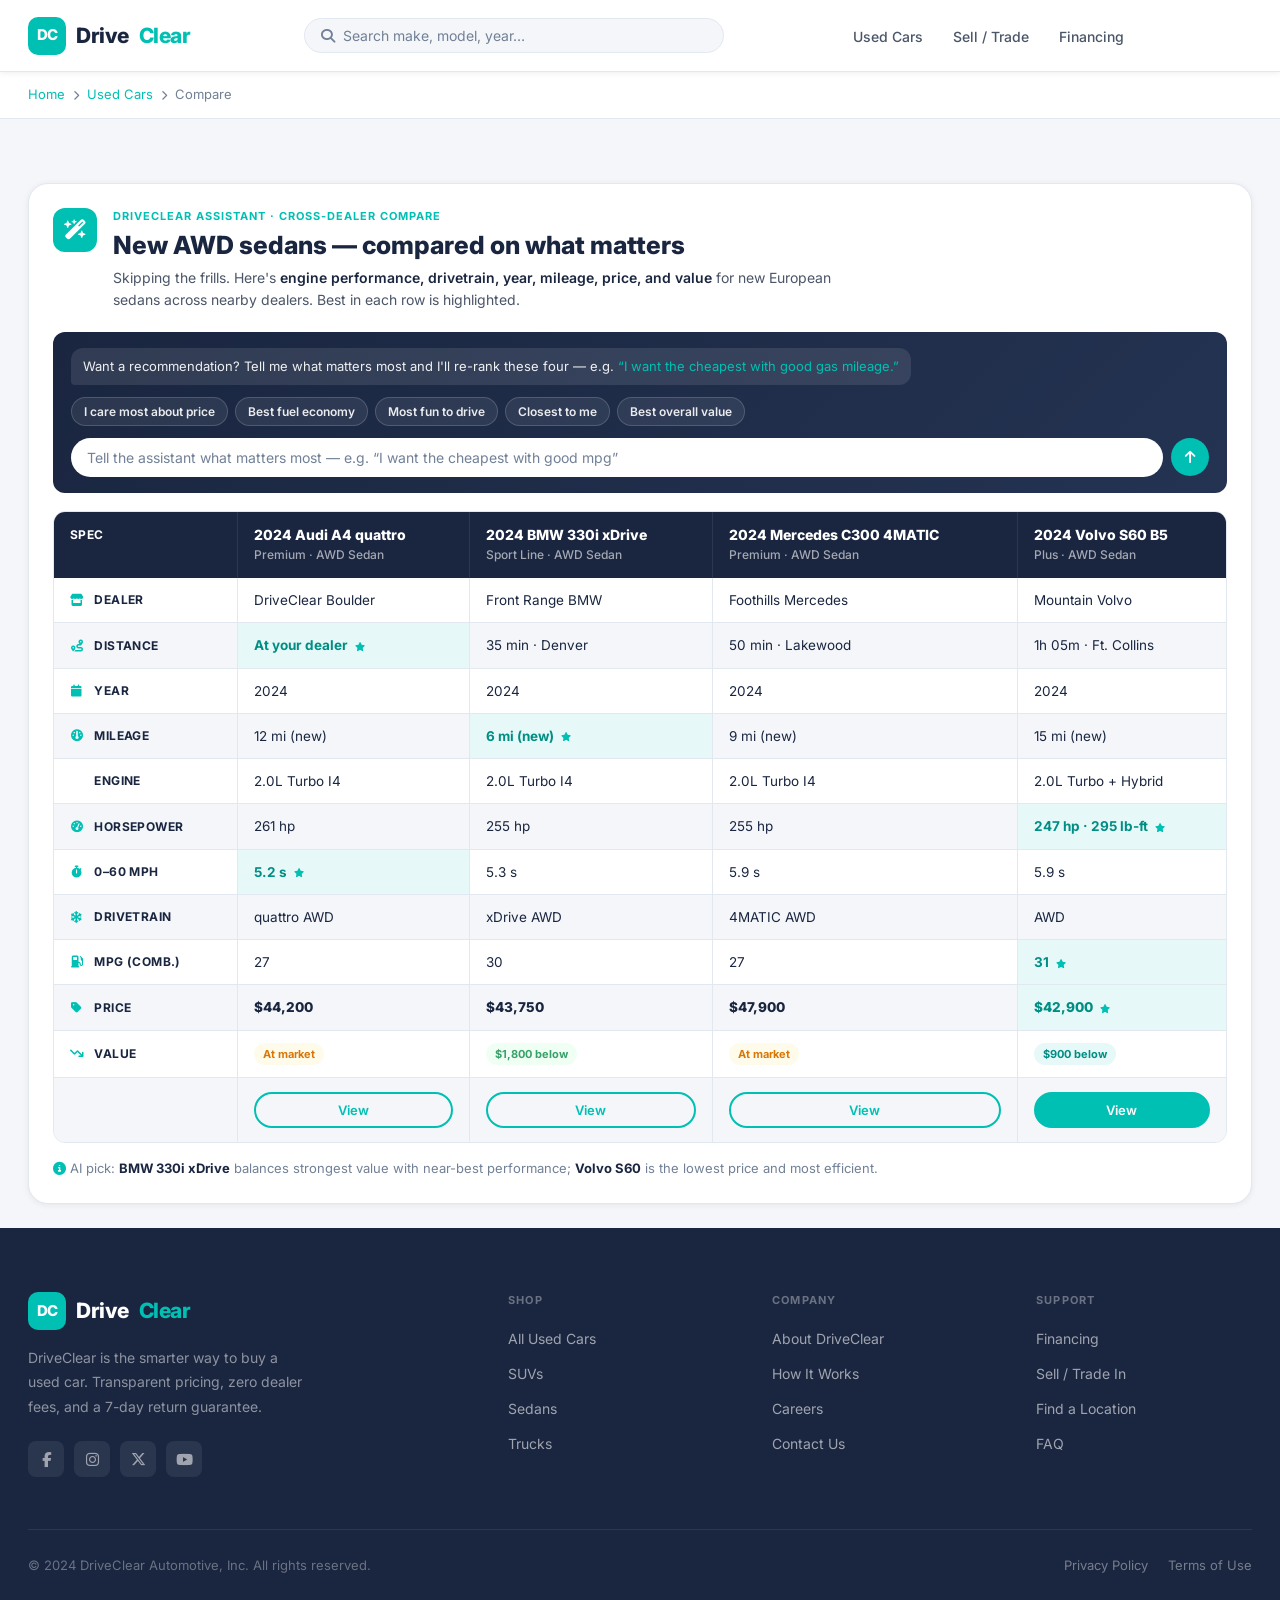
==== compare.html @ c9e2bee3 "Add conversational search AI with participant profile Search AI: nav search now produces three AI re" ====
<!DOCTYPE html>
<html lang="en">
<head>
  <meta charset="UTF-8">
  <meta name="viewport" content="width=device-width, initial-scale=1.0">
  <title>Compare Cars Across Dealers — DriveClear</title>
  <link rel="preconnect" href="https://fonts.googleapis.com">
  <link href="https://fonts.googleapis.com/css2?family=Inter:wght@300;400;500;600;700;800&display=swap" rel="stylesheet">
  <link rel="stylesheet" href="https://cdnjs.cloudflare.com/ajax/libs/font-awesome/6.5.0/css/all.min.css">
  <link rel="stylesheet" href="css/styles.css">
</head>
<body>

<!-- ═══════════════════════ NAV ═══════════════════════ -->
<nav class="nav" role="navigation">
  <div class="container nav-inner">
    <a href="index.html" class="nav-logo">
      <div class="logo-mark">DC</div>
      Drive<span class="accent">Clear</span>
    </a>
    <form class="nav-search" role="search" action="srp.html">
      <i class="fa-solid fa-magnifying-glass"></i>
      <input type="text" name="q" placeholder="Search make, model, year…" aria-label="Search vehicles" autocomplete="off">
    </form>
    <ul class="nav-links">
      <li><a href="srp.html">Used Cars</a></li>
      <li><a href="sell-trade.html">Sell / Trade</a></li>
      <li><a href="financing.html">Financing</a></li>
    </ul>
    <div class="nav-right">
      <button class="nav-hamburger" aria-label="Menu">
        <span></span><span></span><span></span>
      </button>
    </div>
  </div>
</nav>

<nav class="mobile-nav">
  <a href="index.html">Home</a>
  <a href="srp.html">Used Cars</a>
  <a href="sell-trade.html">Sell / Trade</a>
  <a href="financing.html">Financing</a>
</nav>

<!-- ═══════════════════════ BREADCRUMB ═══════════════════════ -->
<div class="breadcrumb">
  <div class="container">
    <div class="bc-inner">
      <a href="index.html">Home</a>
      <i class="fa-solid fa-chevron-right"></i>
      <a href="srp.html">Used Cars</a>
      <i class="fa-solid fa-chevron-right"></i>
      <span>Compare</span>
    </div>
  </div>
</div>

<!-- ═══════════════════════ COMPARE PAGE ═══════════════════════ -->
<div class="container" style="padding-top:40px;padding-bottom:24px">
  <section class="xdc" aria-label="Compare new cars across dealers">
    <div class="xdc-head">
      <div class="xdc-head-icon"><i class="fa-solid fa-wand-magic-sparkles"></i></div>
      <div>
        <div class="xdc-eyebrow">DriveClear Assistant · Cross-dealer compare</div>
        <h2 class="xdc-title">New AWD sedans — compared on what matters</h2>
        <p class="xdc-sub">Skipping the frills. Here's <strong>engine performance, drivetrain, year, mileage, price, and value</strong> for new European sedans across nearby dealers. Best in each row is highlighted.</p>
      </div>
    </div>

    <!-- Conversational analysis -->
    <div class="cmp-chat" id="cmp-chat">
      <div class="cmp-chat-log" id="cmp-chat-log" aria-live="polite"></div>
      <div class="cmp-chat-chips">
        <button class="cmp-chip" type="button">I care most about price</button>
        <button class="cmp-chip" type="button">Best fuel economy</button>
        <button class="cmp-chip" type="button">Most fun to drive</button>
        <button class="cmp-chip" type="button">Closest to me</button>
        <button class="cmp-chip" type="button">Best overall value</button>
      </div>
      <form class="cmp-chat-form" id="cmp-chat-form">
        <input type="text" id="cmp-chat-input" placeholder="Tell the assistant what matters most — e.g. “I want the cheapest with good mpg”" autocomplete="off" aria-label="Tell the assistant what matters most">
        <button type="submit" aria-label="Send message"><i class="fa-solid fa-arrow-up"></i></button>
      </form>
    </div>

    <div class="xdc-table-wrap">
      <table class="xdc-table">
        <thead>
          <tr>
            <th class="xdc-rowlabel">Spec</th>
            <th data-veh="audi">
              <div class="xdc-veh">2024 Audi A4 quattro</div>
              <div class="xdc-veh-trim">Premium · AWD Sedan</div>
            </th>
            <th data-veh="bmw">
              <div class="xdc-veh">2024 BMW 330i xDrive</div>
              <div class="xdc-veh-trim">Sport Line · AWD Sedan</div>
            </th>
            <th data-veh="merc">
              <div class="xdc-veh">2024 Mercedes C300 4MATIC</div>
              <div class="xdc-veh-trim">Premium · AWD Sedan</div>
            </th>
            <th data-veh="volvo">
              <div class="xdc-veh">2024 Volvo S60 B5</div>
              <div class="xdc-veh-trim">Plus · AWD Sedan</div>
            </th>
          </tr>
        </thead>
        <tbody>
          <tr>
            <td class="xdc-rowlabel"><i class="fa-solid fa-store"></i> Dealer</td>
            <td>DriveClear Boulder</td>
            <td>Front Range BMW</td>
            <td>Foothills Mercedes</td>
            <td>Mountain Volvo</td>
          </tr>
          <tr data-metric="dist">
            <td class="xdc-rowlabel"><i class="fa-solid fa-route"></i> Distance</td>
            <td class="xdc-best">At your dealer</td>
            <td>35 min · Denver</td>
            <td>50 min · Lakewood</td>
            <td>1h 05m · Ft. Collins</td>
          </tr>
          <tr>
            <td class="xdc-rowlabel"><i class="fa-solid fa-calendar"></i> Year</td>
            <td>2024</td>
            <td>2024</td>
            <td>2024</td>
            <td>2024</td>
          </tr>
          <tr data-metric="miles">
            <td class="xdc-rowlabel"><i class="fa-solid fa-gauge"></i> Mileage</td>
            <td>12 mi (new)</td>
            <td class="xdc-best">6 mi (new)</td>
            <td>9 mi (new)</td>
            <td>15 mi (new)</td>
          </tr>
          <tr>
            <td class="xdc-rowlabel"><i class="fa-solid fa-engine"></i> Engine</td>
            <td>2.0L Turbo I4</td>
            <td>2.0L Turbo I4</td>
            <td>2.0L Turbo I4</td>
            <td>2.0L Turbo + Hybrid</td>
          </tr>
          <tr data-metric="hp">
            <td class="xdc-rowlabel"><i class="fa-solid fa-gauge-high"></i> Horsepower</td>
            <td>261 hp</td>
            <td>255 hp</td>
            <td>255 hp</td>
            <td class="xdc-best">247 hp · 295 lb-ft</td>
          </tr>
          <tr data-metric="zero">
            <td class="xdc-rowlabel"><i class="fa-solid fa-stopwatch"></i> 0–60 mph</td>
            <td class="xdc-best">5.2 s</td>
            <td>5.3 s</td>
            <td>5.9 s</td>
            <td>5.9 s</td>
          </tr>
          <tr>
            <td class="xdc-rowlabel"><i class="fa-solid fa-snowflake"></i> Drivetrain</td>
            <td>quattro AWD</td>
            <td>xDrive AWD</td>
            <td>4MATIC AWD</td>
            <td>AWD</td>
          </tr>
          <tr data-metric="mpg">
            <td class="xdc-rowlabel"><i class="fa-solid fa-gas-pump"></i> MPG (comb.)</td>
            <td>27</td>
            <td>30</td>
            <td>27</td>
            <td class="xdc-best">31</td>
          </tr>
          <tr data-metric="price">
            <td class="xdc-rowlabel"><i class="fa-solid fa-tag"></i> Price</td>
            <td class="xdc-price">$44,200</td>
            <td class="xdc-price">$43,750</td>
            <td class="xdc-price">$47,900</td>
            <td class="xdc-price xdc-best">$42,900</td>
          </tr>
          <tr data-metric="value">
            <td class="xdc-rowlabel"><i class="fa-solid fa-arrow-trend-down"></i> Value</td>
            <td><span class="xdc-val xdc-val-at">At market</span></td>
            <td><span class="xdc-val xdc-val-great">$1,800 below</span></td>
            <td><span class="xdc-val xdc-val-at">At market</span></td>
            <td><span class="xdc-val xdc-val-good">$900 below</span></td>
          </tr>
          <tr class="xdc-cta-row">
            <td class="xdc-rowlabel"></td>
            <td><a href="#" class="btn btn-outline btn-sm btn-block">View</a></td>
            <td><a href="#" class="btn btn-outline btn-sm btn-block">View</a></td>
            <td><a href="#" class="btn btn-outline btn-sm btn-block">View</a></td>
            <td><a href="#" class="btn btn-primary btn-sm btn-block">View</a></td>
          </tr>
        </tbody>
      </table>
    </div>
    <div class="xdc-foot" id="xdc-foot">
      <i class="fa-solid fa-circle-info"></i> AI pick: <strong>BMW 330i xDrive</strong> balances strongest value with near-best performance; <strong>Volvo S60</strong> is the lowest price and most efficient.
    </div>
  </section>
</div>

<!-- ═══════════════════════ FOOTER ═══════════════════════ -->
<footer class="footer" role="contentinfo">
  <div class="container">
    <div class="footer-grid">
      <div class="footer-brand">
        <a href="index.html" class="nav-logo">
          <div class="logo-mark">DC</div>
          Drive<span class="accent">Clear</span>
        </a>
        <p>DriveClear is the smarter way to buy a used car. Transparent pricing, zero dealer fees, and a 7-day return guarantee.</p>
        <div class="footer-social">
          <a href="#" aria-label="Facebook"><i class="fa-brands fa-facebook-f"></i></a>
          <a href="#" aria-label="Instagram"><i class="fa-brands fa-instagram"></i></a>
          <a href="#" aria-label="Twitter"><i class="fa-brands fa-x-twitter"></i></a>
          <a href="#" aria-label="YouTube"><i class="fa-brands fa-youtube"></i></a>
        </div>
      </div>
      <div>
        <div class="footer-col-title">Shop</div>
        <ul class="footer-links">
          <li><a href="srp.html">All Used Cars</a></li>
          <li><a href="srp.html?body=SUV">SUVs</a></li>
          <li><a href="srp.html?body=Sedan">Sedans</a></li>
          <li><a href="srp.html?body=Truck">Trucks</a></li>
        </ul>
      </div>
      <div>
        <div class="footer-col-title">Company</div>
        <ul class="footer-links">
          <li><a href="#">About DriveClear</a></li>
          <li><a href="#">How It Works</a></li>
          <li><a href="#">Careers</a></li>
          <li><a href="#">Contact Us</a></li>
        </ul>
      </div>
      <div>
        <div class="footer-col-title">Support</div>
        <ul class="footer-links">
          <li><a href="financing.html">Financing</a></li>
          <li><a href="sell-trade.html">Sell / Trade In</a></li>
          <li><a href="#">Find a Location</a></li>
          <li><a href="#">FAQ</a></li>
        </ul>
      </div>
    </div>
    <div class="footer-bottom">
      <p>© 2024 DriveClear Automotive, Inc. All rights reserved.</p>
      <p>
        <a href="#" style="color:rgba(255,255,255,0.4);margin-right:16px">Privacy Policy</a>
        <a href="#" style="color:rgba(255,255,255,0.4)">Terms of Use</a>
      </p>
    </div>
  </div>
</footer>

<script src="js/inventory.js"></script>
<script src="js/profile.js"></script>
<script src="js/app.js"></script>
<script src="js/compare.js"></script>
</body>
</html>
---- css/styles.css ----
/* ============================================================
   DriveClear — Used Car Marketplace (EchoPark-inspired)
   ============================================================ */

*, *::before, *::after { box-sizing: border-box; margin: 0; padding: 0; }
html { scroll-behavior: smooth; }
body {
  font-family: 'Inter', -apple-system, BlinkMacSystemFont, 'Segoe UI', Roboto, sans-serif;
  background: #f4f6f9;
  color: #1a2640;
  line-height: 1.5;
  -webkit-font-smoothing: antialiased;
}
img { max-width: 100%; height: auto; display: block; }
a { color: inherit; text-decoration: none; }
ul { list-style: none; }
button { cursor: pointer; border: none; outline: none; font-family: inherit; background: none; }
input, select, textarea { font-family: inherit; }

/* ─── Design Tokens ─── */
:root {
  --teal: #00BFB3;
  --teal-dark: #00a89d;
  --teal-xdark: #008e84;
  --teal-light: #e6f9f8;
  --teal-mid: rgba(0,191,179,0.15);
  --navy: #1a2640;
  --navy-mid: #243352;
  --navy-light: #2d3f5c;
  --text-dark: #1a2640;
  --text-mid: #4a5568;
  --text-light: #718096;
  --bg: #f4f6f9;
  --bg-white: #ffffff;
  --border: #e2e8f0;
  --border-mid: #cbd5e0;
  --success: #38a169;
  --success-light: #f0fff4;
  --warning: #d97706;
  --warning-light: #fffbeb;
  --red: #dc2626;
  --red-light: #fef2f2;
  --sh-xs: 0 1px 2px rgba(0,0,0,0.05);
  --sh-sm: 0 1px 6px rgba(0,0,0,0.07);
  --sh-md: 0 4px 14px rgba(0,0,0,0.09);
  --sh-lg: 0 8px 28px rgba(0,0,0,0.12);
  --sh-xl: 0 16px 48px rgba(0,0,0,0.16);
  --r: 8px;
  --r-lg: 12px;
  --r-xl: 16px;
  --r-2xl: 20px;
  --r-full: 9999px;
  --nav-h: 72px;
  --max-w: 1300px;
}

/* ─── Utilities ─── */
.container { max-width: var(--max-w); margin: 0 auto; padding: 0 28px; }
.hidden { display: none !important; }
.sr-only { position: absolute; width: 1px; height: 1px; overflow: hidden; clip: rect(0,0,0,0); }

/* ─── Buttons ─── */
.btn {
  display: inline-flex; align-items: center; justify-content: center; gap: 8px;
  padding: 11px 22px; border-radius: var(--r-full); font-size: 14px; font-weight: 600;
  transition: all 0.18s ease; cursor: pointer; border: 2px solid transparent; white-space: nowrap;
  line-height: 1.4;
}
.btn-primary { background: var(--teal); color: #fff; border-color: var(--teal); }
.btn-primary:hover { background: var(--teal-dark); border-color: var(--teal-dark); transform: translateY(-1px); box-shadow: var(--sh-md); }
.btn-primary:active { transform: translateY(0); }
.btn-outline { background: transparent; color: var(--teal); border-color: var(--teal); }
.btn-outline:hover { background: var(--teal); color: #fff; }
.btn-dark { background: var(--navy); color: #fff; border-color: var(--navy); }
.btn-dark:hover { background: var(--navy-mid); border-color: var(--navy-mid); }
.btn-ghost { background: transparent; color: var(--text-mid); border-color: var(--border); }
.btn-ghost:hover { background: var(--bg); border-color: var(--border-mid); color: var(--text-dark); }
.btn-lg { padding: 14px 30px; font-size: 16px; }
.btn-sm { padding: 7px 16px; font-size: 13px; }
.btn-block { width: 100%; }

/* ============================================================
   NAVIGATION
   ============================================================ */
.nav {
  position: sticky; top: 0; z-index: 1000;
  background: #fff; border-bottom: 1px solid var(--border);
  box-shadow: var(--sh-sm); height: var(--nav-h);
}
.nav-inner {
  display: flex; align-items: center; justify-content: space-between; height: 100%; gap: 16px;
}
.nav-logo {
  display: flex; align-items: center; gap: 10px;
  font-size: 21px; font-weight: 800; color: var(--navy); letter-spacing: -0.5px;
  text-decoration: none; flex-shrink: 0;
}
.logo-mark {
  width: 38px; height: 38px; background: var(--teal); border-radius: 10px;
  display: flex; align-items: center; justify-content: center;
  color: #fff; font-size: 15px; font-weight: 800; flex-shrink: 0;
}
.nav-logo .accent { color: var(--teal); }
.nav-links {
  display: flex; align-items: center; gap: 2px;
}
.nav-links a {
  padding: 8px 14px; border-radius: var(--r); font-size: 14px; font-weight: 500;
  color: var(--text-mid); transition: all 0.15s;
}
.nav-links a:hover { background: var(--bg); color: var(--text-dark); }
.nav-links a.active { color: var(--teal); font-weight: 600; }
.nav-right { display: flex; align-items: center; gap: 12px; flex-shrink: 0; }
.nav-search {
  position: relative;
  flex: 1; max-width: 420px; min-width: 0; display: flex; align-items: center; gap: 8px;
  background: var(--bg); border: 1px solid var(--border); border-radius: var(--r-full);
  padding: 8px 16px;
}
.nav-search:focus-within { border-color: var(--teal); }
.nav-search > i { color: var(--text-light); font-size: 14px; }
.nav-search input {
  flex: 1; min-width: 0; border: none; background: none; font-size: 14px; color: var(--text-dark); outline: none;
}
.nav-search input::placeholder { color: var(--text-light); }

/* Conversational search suggestions dropdown */
.nav-suggest {
  position: absolute; top: calc(100% + 10px); left: 0; right: 0;
  background: #fff; border: 1px solid var(--border); border-radius: var(--r-lg);
  box-shadow: var(--sh-lg); padding: 6px; z-index: 1200;
  display: none; max-height: 72vh; overflow-y: auto;
}
.nav-suggest.open { display: block; }
.ns-head {
  font-size: 10px; font-weight: 700; text-transform: uppercase; letter-spacing: 0.6px;
  color: var(--text-light); padding: 9px 10px 5px;
}
.ns-item {
  display: flex; align-items: center; gap: 11px; padding: 9px 10px;
  border-radius: var(--r); color: var(--text-dark); text-decoration: none;
}
.ns-item:hover, .ns-item.active { background: var(--bg); }
.ns-ic {
  width: 30px; height: 30px; flex-shrink: 0; border-radius: 8px;
  background: var(--teal-light); color: var(--teal-xdark);
  display: flex; align-items: center; justify-content: center; font-size: 13px;
}
.ns-main { flex: 1; min-width: 0; display: flex; flex-direction: column; gap: 1px; }
.ns-title { font-size: 13.5px; font-weight: 600; white-space: nowrap; overflow: hidden; text-overflow: ellipsis; }
.ns-sub { font-size: 11.5px; color: var(--text-light); }
.ns-count {
  flex-shrink: 0; font-size: 11px; font-weight: 700; color: var(--text-mid);
  background: var(--bg); border: 1px solid var(--border); border-radius: var(--r-full); padding: 2px 9px;
}

/* Grouped suggestion with car previews */
.ns-group { padding: 2px 0 6px; border-bottom: 1px solid var(--border); margin-bottom: 4px; }
.ns-group:last-child { border-bottom: none; margin-bottom: 0; }
.ns-group-head {
  display: flex; align-items: center; gap: 11px; padding: 9px 10px 7px;
  border-radius: var(--r); color: var(--text-dark); text-decoration: none;
}
.ns-group-head:hover, .ns-group-head.active { background: var(--bg); }
.ns-group-main { flex: 1; min-width: 0; display: flex; flex-direction: column; gap: 1px; }
.ns-group-label { font-size: 13.5px; font-weight: 700; white-space: nowrap; overflow: hidden; text-overflow: ellipsis; }
.ns-group-note { font-size: 11px; font-weight: 500; color: var(--teal-xdark); white-space: nowrap; overflow: hidden; text-overflow: ellipsis; }
.ns-cars { display: flex; flex-direction: column; }
.ns-car {
  display: flex; align-items: center; gap: 10px; padding: 6px 10px;
  border-radius: var(--r); color: var(--text-dark); text-decoration: none;
}
.ns-car:hover, .ns-car.active { background: var(--bg); }
.ns-car-img {
  width: 46px; height: 34px; flex-shrink: 0; border-radius: 6px;
  background: linear-gradient(135deg,#eef2f7 0%,#dfe6ee 100%);
  background-size: cover; background-position: center; border: 1px solid var(--border);
}
.ns-car-info { display: flex; flex-direction: column; min-width: 0; gap: 1px; }
.ns-car-name { font-size: 12.5px; font-weight: 600; white-space: nowrap; overflow: hidden; text-overflow: ellipsis; }
.ns-car-spec { font-size: 11px; color: var(--text-light); }
.ns-shop {
  display: inline-flex; align-items: center; gap: 6px; margin: 3px 10px 2px;
  font-size: 11.5px; font-weight: 700; color: var(--teal-xdark); text-decoration: none;
}
.ns-shop:hover { text-decoration: underline; }
.ns-shop i { font-size: 10px; }
.nav-phone {
  display: flex; align-items: center; gap: 6px;
  font-size: 14px; color: var(--text-mid); font-weight: 500;
}
.nav-phone i { color: var(--teal); }
.nav-hamburger { display: none; flex-direction: column; gap: 5px; padding: 6px; }
.nav-hamburger span { display: block; width: 22px; height: 2px; background: var(--navy); border-radius: 2px; transition: all 0.3s; }
.nav-hamburger.open span:nth-child(1) { transform: translateY(7px) rotate(45deg); }
.nav-hamburger.open span:nth-child(2) { opacity: 0; }
.nav-hamburger.open span:nth-child(3) { transform: translateY(-7px) rotate(-45deg); }
.mobile-nav {
  display: none; position: fixed; top: var(--nav-h); left: 0; right: 0; bottom: 0;
  background: #fff; z-index: 999; padding: 20px; flex-direction: column; gap: 4px;
  overflow-y: auto;
}
.mobile-nav.open { display: flex; }
.mobile-nav a {
  padding: 14px 16px; border-radius: var(--r); font-size: 16px; font-weight: 500;
  color: var(--text-dark); border-bottom: 1px solid var(--border);
}
.mobile-nav a:last-child { border-bottom: none; }

/* ============================================================
   HERO
   ============================================================ */
.hero {
  position: relative; min-height: 600px; display: flex; align-items: center;
  overflow: hidden;
  background: linear-gradient(135deg, #0c1a30 0%, #162b44 45%, #0c2232 100%);
}
.hero-bg {
  position: absolute; inset: 0;
  background: url('https://images.unsplash.com/photo-1492144534655-ae79c964c9d7?w=1600&q=80&auto=format&fit=crop') center/cover no-repeat;
  opacity: 0.18;
}
.hero-overlay {
  position: absolute; inset: 0;
  background: linear-gradient(105deg, rgba(12,26,48,0.92) 35%, rgba(12,26,48,0.45) 75%, rgba(12,26,48,0.2));
}
.hero-content { position: relative; z-index: 1; max-width: 660px; }
.hero-eyebrow {
  display: inline-flex; align-items: center; gap: 8px;
  background: rgba(0,191,179,0.12); border: 1px solid rgba(0,191,179,0.35);
  color: var(--teal); padding: 6px 14px; border-radius: var(--r-full);
  font-size: 12px; font-weight: 700; text-transform: uppercase; letter-spacing: 1px;
  margin-bottom: 22px;
}
.hero h1 {
  font-size: clamp(30px, 4.5vw, 54px); font-weight: 800; color: #fff;
  line-height: 1.1; margin-bottom: 18px; letter-spacing: -1.5px;
}
.hero h1 .accent { color: var(--teal); }
.hero-sub {
  font-size: 17px; color: rgba(255,255,255,0.68); margin-bottom: 36px; max-width: 480px; line-height: 1.7;
}
.hero-search-box {
  background: #fff; border-radius: var(--r-xl); padding: 10px;
  box-shadow: var(--sh-xl); display: flex; gap: 8px; flex-wrap: wrap; margin-bottom: 32px;
}
.hero-search-box .hs-field {
  flex: 1; min-width: 130px; position: relative;
}
.hero-search-box .hs-field select {
  width: 100%; padding: 11px 36px 11px 14px; border: 1px solid var(--border);
  border-radius: var(--r); font-size: 14px; color: var(--text-dark);
  background: #fff; appearance: none; cursor: pointer;
  background-image: url("data:image/svg+xml;charset=utf-8,%3Csvg xmlns='http://www.w3.org/2000/svg' viewBox='0 0 20 20'%3E%3Cpath fill='%234a5568' d='M5.293 7.293a1 1 0 011.414 0L10 10.586l3.293-3.293a1 1 0 111.414 1.414l-4 4a1 1 0 01-1.414 0l-4-4a1 1 0 010-1.414z'/%3E%3C/svg%3E");
  background-repeat: no-repeat; background-position: right 10px center; background-size: 16px;
}
.hero-search-box .hs-field select:focus { outline: none; border-color: var(--teal); }
.hero-stats { display: flex; gap: 36px; }
.hero-stat-num { font-size: 26px; font-weight: 800; color: var(--teal); line-height: 1; }
.hero-stat-label { font-size: 12px; color: rgba(255,255,255,0.55); margin-top: 3px; font-weight: 500; }

/* ============================================================
   AI RECOMMENDATIONS (homepage, personalized to appointment)
   ============================================================ */
.ai-rec { background: var(--bg); }
.ai-rec-banner {
  display: flex; gap: 18px; align-items: flex-start;
  background: linear-gradient(135deg, var(--navy) 0%, var(--navy-mid) 100%);
  color: #fff; border-radius: var(--r-2xl); padding: 26px 28px; margin-bottom: 26px;
}
.ai-rec-banner-icon {
  width: 48px; height: 48px; flex-shrink: 0; border-radius: 14px;
  background: var(--teal); color: #fff;
  display: flex; align-items: center; justify-content: center; font-size: 22px;
}
.ai-rec-eyebrow {
  font-size: 11px; font-weight: 700; text-transform: uppercase; letter-spacing: 1px;
  color: var(--teal); margin-bottom: 7px;
}
.ai-rec-title { font-size: clamp(20px, 2.6vw, 27px); font-weight: 800; line-height: 1.2; margin-bottom: 8px; }
.ai-rec-title .accent { color: var(--teal); }
.ai-rec-sub { font-size: 14px; color: rgba(255,255,255,0.72); line-height: 1.6; max-width: 760px; }
.ai-rec-sub strong { color: #fff; font-weight: 600; }

.ai-rec-grid { display: grid; grid-template-columns: repeat(3, 1fr); gap: 22px; }
.ai-rec-card {
  background: #fff; border: 1px solid var(--border); border-radius: var(--r-xl);
  overflow: hidden; box-shadow: var(--sh-xs); transition: all 0.22s;
  display: flex; flex-direction: column;
}
.ai-rec-card:hover { transform: translateY(-4px); box-shadow: var(--sh-lg); border-color: var(--border-mid); }
.ai-rec-img {
  position: relative; aspect-ratio: 16/10;
  background-size: cover; background-position: center;
  background-color: #eef2f7;
}
.ai-rec-match {
  position: absolute; top: 12px; left: 12px;
  background: var(--teal); color: #fff; font-size: 11px; font-weight: 700;
  padding: 4px 10px; border-radius: var(--r-full);
}
.ai-rec-loc {
  position: absolute; bottom: 12px; left: 12px;
  background: rgba(0,0,0,0.62); color: #fff; font-size: 11px; font-weight: 600;
  padding: 4px 10px; border-radius: var(--r-full); display: flex; align-items: center; gap: 5px;
}
.ai-rec-body { padding: 16px 18px 18px; display: flex; flex-direction: column; gap: 10px; flex: 1; }
.ai-rec-name { font-size: 17px; font-weight: 800; color: var(--text-dark); line-height: 1.25; }
.ai-rec-trim { font-size: 13px; color: var(--text-light); margin-top: -6px; }
.ai-rec-price-row { display: flex; align-items: center; justify-content: space-between; gap: 8px; flex-wrap: wrap; }
.ai-rec-price { font-size: 21px; font-weight: 800; color: var(--text-dark); }
.ai-rec-warranty {
  font-size: 11px; font-weight: 600; color: var(--success);
  background: var(--success-light); padding: 3px 8px; border-radius: var(--r-full);
  display: inline-flex; align-items: center; gap: 5px;
}
.ai-rec-specs { display: flex; gap: 14px; flex-wrap: wrap; padding: 2px 0; }
.ai-rec-specs span { font-size: 12px; color: var(--text-mid); display: inline-flex; align-items: center; gap: 5px; }
.ai-rec-specs i { color: var(--text-light); font-size: 11px; }
.ai-rec-insight { border-radius: var(--r-lg); padding: 10px 12px; }
.ai-rec-expert { background: var(--teal-light); }
.ai-rec-owners { background: var(--bg); }
.ai-rec-insight-label {
  font-size: 10px; font-weight: 700; text-transform: uppercase; letter-spacing: 0.5px;
  color: var(--teal-xdark); margin-bottom: 4px; display: flex; align-items: center; gap: 6px;
}
.ai-rec-owners .ai-rec-insight-label { color: var(--text-mid); }
.ai-rec-insight p { font-size: 12.5px; color: var(--text-mid); line-height: 1.5; }
.ai-rec-body .btn { margin-top: auto; }
.ai-rec-foot {
  margin-top: 22px; text-align: center; font-size: 13px; color: var(--text-light);
}
.ai-rec-foot i { color: var(--teal); }
.ai-rec-foot a { color: var(--teal); font-weight: 600; }
.ai-rec-foot a:hover { text-decoration: underline; }

@media (max-width: 900px) {
  .ai-rec-grid { grid-template-columns: 1fr; }
  .ai-rec-banner { flex-direction: column; gap: 12px; }
}

/* ============================================================
   VALUE PROPS
   ============================================================ */
.value-props { background: #fff; border-bottom: 1px solid var(--border); }
.vp-grid { display: grid; grid-template-columns: repeat(4, 1fr); }
.vp-item {
  display: flex; align-items: flex-start; gap: 14px;
  padding: 28px 24px; border-right: 1px solid var(--border);
}
.vp-item:last-child { border-right: none; }
.vp-icon {
  width: 46px; height: 46px; background: var(--teal-light); border-radius: var(--r-lg);
  display: flex; align-items: center; justify-content: center;
  color: var(--teal); font-size: 19px; flex-shrink: 0;
}
.vp-title { font-size: 15px; font-weight: 700; color: var(--text-dark); margin-bottom: 4px; }
.vp-desc { font-size: 13px; color: var(--text-light); line-height: 1.55; }

/* ============================================================
   GENERIC SECTION HELPERS
   ============================================================ */
.section { padding: 68px 0; }
.section-alt { background: #fff; }
.section-dark { background: var(--navy); }
.section-header { text-align: center; margin-bottom: 44px; }
.section-tag {
  display: inline-block; background: var(--teal-light); color: var(--teal);
  font-size: 11px; font-weight: 700; text-transform: uppercase; letter-spacing: 1.2px;
  padding: 4px 12px; border-radius: var(--r-full); margin-bottom: 12px;
}
.section-dark .section-tag { background: rgba(0,191,179,0.15); }
.section-title {
  font-size: clamp(22px, 3.5vw, 36px); font-weight: 800;
  color: var(--text-dark); letter-spacing: -0.5px; line-height: 1.2;
}
.section-dark .section-title { color: #fff; }
.section-sub {
  font-size: 16px; color: var(--text-mid); margin-top: 10px;
  max-width: 500px; margin-left: auto; margin-right: auto;
}
.section-dark .section-sub { color: rgba(255,255,255,0.58); }
.section-row {
  display: flex; align-items: center; justify-content: space-between; margin-bottom: 32px;
}
.section-row .section-title { font-size: clamp(20px, 3vw, 28px); }

/* ============================================================
   BODY STYLE GRID
   ============================================================ */
.bs-grid { display: grid; grid-template-columns: repeat(6, 1fr); gap: 14px; }
.bs-card {
  display: flex; flex-direction: column; align-items: center; gap: 10px;
  padding: 22px 14px; border: 2px solid var(--border); border-radius: var(--r-xl);
  cursor: pointer; transition: all 0.2s; text-decoration: none; color: var(--text-dark);
}
.bs-card:hover { border-color: var(--teal); background: var(--teal-light); transform: translateY(-2px); box-shadow: var(--sh-md); }
.bs-emoji { font-size: 34px; line-height: 1; }
.bs-name { font-size: 14px; font-weight: 600; }
.bs-count { font-size: 12px; color: var(--text-light); }

/* ============================================================
   VEHICLE CARDS
   ============================================================ */
.v-grid { display: grid; grid-template-columns: repeat(3, 1fr); gap: 22px; }
.v-card {
  background: #fff; border-radius: var(--r-xl); overflow: hidden;
  border: 1px solid var(--border); box-shadow: var(--sh-xs);
  transition: all 0.22s; cursor: pointer; text-decoration: none; color: inherit; display: block;
}
.v-card:hover { transform: translateY(-5px); box-shadow: var(--sh-lg); border-color: var(--border-mid); }
.v-img {
  position: relative; aspect-ratio: 16/10; overflow: hidden;
  background: linear-gradient(135deg, #eef2f7 0%, #dfe6ee 100%);
}
.v-img img { width: 100%; height: 100%; object-fit: cover; transition: transform 0.32s; }
.v-card:hover .v-img img { transform: scale(1.04); }
.v-img img[data-error] { display: none; }

.v-badge {
  position: absolute; top: 12px; left: 12px;
  padding: 4px 10px; border-radius: var(--r-full);
  font-size: 11px; font-weight: 700; text-transform: uppercase; letter-spacing: 0.5px;
}
.badge-great-deal { background: var(--success); color: #fff; }
.badge-hot-deal { background: var(--red); color: #fff; }
.badge-priced-to-sell { background: var(--warning); color: #fff; }
.badge-low-miles { background: var(--teal); color: #fff; }

.v-photo-count {
  position: absolute; bottom: 10px; right: 10px;
  background: rgba(0,0,0,0.62); color: #fff; padding: 4px 10px;
  border-radius: var(--r-full); font-size: 11px;
  display: flex; align-items: center; gap: 5px;
}
.v-save {
  position: absolute; top: 12px; right: 12px;
  width: 32px; height: 32px; background: rgba(255,255,255,0.92); border-radius: 50%;
  display: flex; align-items: center; justify-content: center;
  color: var(--text-light); font-size: 14px; transition: all 0.18s; border: none;
  box-shadow: var(--sh-xs);
}
.v-save:hover, .v-save.saved { color: var(--red); background: #fff; }

.v-body { padding: 16px 18px 20px; }
.v-title { font-size: 16px; font-weight: 700; color: var(--text-dark); line-height: 1.3; margin-bottom: 2px; }
.v-trim { font-size: 13px; color: var(--text-light); margin-bottom: 10px; }
.v-price-row { display: flex; align-items: baseline; gap: 8px; margin-bottom: 3px; }
.v-price { font-size: 22px; font-weight: 800; color: var(--text-dark); }
.v-mkt {
  font-size: 11px; font-weight: 700; padding: 2px 8px; border-radius: var(--r-full);
}
.mkt-below { background: var(--success-light); color: var(--success); }
.mkt-at { background: var(--warning-light); color: var(--warning); }
.v-monthly { font-size: 13px; color: var(--text-light); margin-bottom: 10px; }
.v-monthly b { color: var(--teal); font-weight: 600; }
.v-meta { display: flex; align-items: center; gap: 16px; margin-bottom: 12px; }
.v-meta-item { display: flex; align-items: center; gap: 5px; font-size: 13px; color: var(--text-mid); }
.v-meta-item i { color: var(--text-light); font-size: 11px; }
.v-flags { display: flex; gap: 6px; flex-wrap: wrap; }
.v-flag {
  display: flex; align-items: center; gap: 4px;
  font-size: 11px; font-weight: 600; padding: 3px 9px; border-radius: var(--r-full);
}
.flag-owner { background: var(--success-light); color: var(--success); }
.flag-clean { background: var(--success-light); color: var(--success); }
.flag-carfax { background: #eff6ff; color: #2563eb; }

/* ============================================================
   HOW IT WORKS
   ============================================================ */
.steps-grid { display: grid; grid-template-columns: repeat(3, 1fr); gap: 48px; position: relative; }
.steps-grid::before {
  content: ''; position: absolute; top: 30px; left: 18%; right: 18%;
  height: 2px; background: rgba(0,191,179,0.22);
}
.step { text-align: center; position: relative; z-index: 1; }
.step-num {
  width: 60px; height: 60px; background: var(--teal); border-radius: 50%;
  display: flex; align-items: center; justify-content: center;
  font-size: 22px; font-weight: 800; color: #fff; margin: 0 auto 22px;
  box-shadow: 0 0 0 8px rgba(0,191,179,0.12);
}
.step-title { font-size: 18px; font-weight: 700; color: #fff; margin-bottom: 10px; }
.step-desc { font-size: 14px; color: rgba(255,255,255,0.58); line-height: 1.65; }

/* ============================================================
   TRUST STRIP
   ============================================================ */
.trust-strip { background: #fff; border-top: 1px solid var(--border); border-bottom: 1px solid var(--border); padding: 28px 0; }
.trust-inner { display: flex; align-items: center; justify-content: space-around; gap: 24px; flex-wrap: wrap; }
.trust-item { display: flex; align-items: center; gap: 10px; font-size: 14px; color: var(--text-mid); font-weight: 500; }
.trust-item i { color: var(--teal); font-size: 20px; }

/* ============================================================
   FOOTER
   ============================================================ */
.footer { background: var(--navy); color: #fff; padding: 64px 0 32px; }
.footer-grid { display: grid; grid-template-columns: 2fr 1fr 1fr 1fr; gap: 48px; margin-bottom: 52px; }
.footer-brand .nav-logo { color: #fff; text-decoration: none; margin-bottom: 16px; display: inline-flex; }
.footer-brand p { font-size: 14px; color: rgba(255,255,255,0.5); line-height: 1.75; margin-bottom: 22px; max-width: 280px; }
.footer-social { display: flex; gap: 10px; }
.footer-social a {
  width: 36px; height: 36px; background: rgba(255,255,255,0.07); border-radius: var(--r);
  display: flex; align-items: center; justify-content: center;
  color: rgba(255,255,255,0.55); font-size: 15px; transition: all 0.18s;
}
.footer-social a:hover { background: var(--teal); color: #fff; }
.footer-col-title { font-size: 11px; font-weight: 700; text-transform: uppercase; letter-spacing: 1.2px; color: rgba(255,255,255,0.35); margin-bottom: 18px; }
.footer-links { display: flex; flex-direction: column; gap: 11px; }
.footer-links a { font-size: 14px; color: rgba(255,255,255,0.58); transition: color 0.18s; }
.footer-links a:hover { color: var(--teal); }
.footer-bottom {
  border-top: 1px solid rgba(255,255,255,0.08); padding-top: 26px;
  display: flex; align-items: center; justify-content: space-between; gap: 16px; flex-wrap: wrap;
}
.footer-bottom p { font-size: 13px; color: rgba(255,255,255,0.35); }

/* ============================================================
   SRP — SEARCH RESULTS PAGE
   ============================================================ */
.srp-bar {
  background: #fff; border-bottom: 1px solid var(--border);
  padding: 14px 0; position: sticky; top: var(--nav-h); z-index: 100; box-shadow: var(--sh-xs);
}
.srp-bar-inner { display: flex; align-items: center; gap: 12px; flex-wrap: wrap; }
.srp-search {
  flex: 1; min-width: 220px; display: flex; align-items: center; gap: 8px;
  background: var(--bg); border: 1px solid var(--border); border-radius: var(--r-full);
  padding: 9px 16px;
}
.srp-search i { color: var(--text-light); font-size: 14px; }
.srp-search input {
  flex: 1; border: none; background: none; font-size: 14px; color: var(--text-dark); outline: none;
}
.srp-search input::placeholder { color: var(--text-light); }
.srp-count { font-size: 14px; color: var(--text-light); white-space: nowrap; margin-right: auto; }
.srp-count strong { color: var(--text-dark); font-weight: 700; }
.srp-sort-wrap { display: flex; align-items: center; gap: 8px; font-size: 14px; color: var(--text-mid); white-space: nowrap; }
.srp-sort-wrap select {
  padding: 8px 14px; border: 1px solid var(--border); border-radius: var(--r-full);
  font-size: 14px; color: var(--text-dark); background: #fff; cursor: pointer; outline: none;
}
.srp-sort-wrap select:focus { border-color: var(--teal); }
.filter-toggle-btn { display: none; }

.srp-body { display: grid; grid-template-columns: 276px 1fr; gap: 24px; padding: 24px 0 72px; align-items: start; }

/* Filter Sidebar */
.filter-panel {
  background: #fff; border-radius: var(--r-xl); border: 1px solid var(--border);
  overflow: hidden; position: sticky; top: calc(var(--nav-h) + 70px);
  max-height: calc(100vh - var(--nav-h) - 90px); overflow-y: auto;
}
.filter-panel::-webkit-scrollbar { width: 4px; }
.filter-panel::-webkit-scrollbar-thumb { background: var(--border-mid); border-radius: 4px; }
.fp-head {
  display: flex; align-items: center; justify-content: space-between;
  padding: 16px 20px; border-bottom: 1px solid var(--border); position: sticky; top: 51px; background: #fff; z-index: 2;
}
.fp-head h3 { font-size: 15px; font-weight: 700; }
.fp-clear { font-size: 13px; color: var(--teal); font-weight: 600; cursor: pointer; }
.fp-clear:hover { text-decoration: underline; }
.fp-section { border-bottom: 1px solid var(--border); padding: 14px 20px; }
.fp-section:last-child { border-bottom: none; }
.fp-title {
  font-size: 12px; font-weight: 700; text-transform: uppercase; letter-spacing: 0.7px;
  color: var(--text-mid); margin-bottom: 12px; display: flex; align-items: center;
  justify-content: space-between; cursor: pointer; user-select: none;
}
.fp-title i { color: var(--text-light); transition: transform 0.2s; font-size: 12px; }
.fp-title.collapsed i { transform: rotate(-90deg); }
.fp-opts { display: flex; flex-direction: column; gap: 7px; }
.fp-opt {
  display: flex; align-items: center; gap: 8px; cursor: pointer;
  font-size: 14px; color: var(--text-mid); transition: color 0.15s;
}
.fp-opt:hover { color: var(--text-dark); }
.fp-opt input[type=checkbox] { width: 15px; height: 15px; border-radius: 4px; accent-color: var(--teal); cursor: pointer; }
.fp-opt-count { margin-left: auto; font-size: 11px; color: var(--text-light); background: var(--bg); padding: 1px 7px; border-radius: var(--r-full); }
.fp-range { display: flex; flex-direction: column; gap: 10px; min-width: 0; }
.fp-range-row {
  display: grid;
  grid-template-columns: minmax(0, 1fr) minmax(0, 1fr);
  gap: 8px;
  min-width: 0;
}
.fp-range-input {
  width: 100%;
  min-width: 0;
  box-sizing: border-box;
  padding: 8px 10px; border: 1px solid var(--border); border-radius: var(--r);
  font-size: 13px; color: var(--text-dark); text-align: center; outline: none;
}
.fp-range-input:focus { border-color: var(--teal); }

/* Filter mode switch (AI vs manual) */
.fp-mode-switch {
  display: flex; gap: 4px; padding: 8px; background: var(--bg);
  border-bottom: 1px solid var(--border);
  position: sticky; top: 0; z-index: 4;
}
.fp-mode-btn {
  flex: 1; display: inline-flex; align-items: center; justify-content: center; gap: 7px;
  padding: 9px 10px; border-radius: var(--r); font-size: 13px; font-weight: 600;
  color: var(--text-mid); background: transparent; transition: all 0.15s;
}
.fp-mode-btn i { font-size: 12px; }
.fp-mode-btn:hover { color: var(--text-dark); }
.fp-mode-btn.active { background: #fff; color: var(--navy); box-shadow: var(--sh-xs); }
.fp-mode-btn.active i { color: var(--teal); }

/* Mode visibility */
.filter-panel.mode-ai .fp-manual { display: none; }
.filter-panel.mode-manual .fp-chat { display: none; }

/* AI mode fills the full available screen height */
.filter-panel.mode-ai {
  display: flex; flex-direction: column;
  height: calc(100vh - var(--nav-h) - 90px);
  max-height: calc(100vh - var(--nav-h) - 90px);
  overflow: hidden;
}
.filter-panel.mode-ai .fp-chat {
  flex: 1 1 auto; min-height: 0;
  display: flex; flex-direction: column;
}
.filter-panel.mode-ai .fp-chat-log {
  flex: 1 1 auto; min-height: 0; max-height: none;
}

/* AI Shopping Chat (filter sidebar) */
.fp-chat {
  border-bottom: 1px solid var(--border);
  background: linear-gradient(135deg, var(--navy) 0%, var(--navy-mid) 100%);
  color: #fff; padding: 16px 18px;
}
.fp-chat-head { display: flex; align-items: center; gap: 10px; margin-bottom: 12px; }
.fp-chat-icon {
  width: 32px; height: 32px; flex-shrink: 0; border-radius: 9px;
  background: var(--teal); color: #fff;
  display: flex; align-items: center; justify-content: center; font-size: 14px;
}
.fp-chat-title { font-size: 14px; font-weight: 800; line-height: 1.1; }
.fp-chat-sub { font-size: 11px; color: rgba(255,255,255,0.6); margin-top: 2px; }
.fp-chat-log { display: flex; flex-direction: column; gap: 8px; max-height: 220px; overflow-y: auto; margin-bottom: 10px; }
.fp-chat-log:empty { display: none; }
.fp-chat-log::-webkit-scrollbar { width: 4px; }
.fp-chat-log::-webkit-scrollbar-thumb { background: rgba(255,255,255,0.2); border-radius: 4px; }
.fp-msg {
  font-size: 12.5px; line-height: 1.45; padding: 8px 11px; border-radius: 12px; max-width: 92%;
}
.fp-msg-ai { background: rgba(255,255,255,0.1); color: rgba(255,255,255,0.92); border-bottom-left-radius: 4px; align-self: flex-start; }
.fp-msg-ai strong { color: #fff; }
.fp-msg-ai em { color: var(--teal); font-style: normal; }
.fp-msg-user { background: var(--teal); color: #fff; border-bottom-right-radius: 4px; align-self: flex-end; font-weight: 500; }
.fp-chat-chips { display: flex; flex-wrap: wrap; gap: 6px; margin-bottom: 10px; }
.fp-chip {
  font-size: 11px; font-weight: 600; color: rgba(255,255,255,0.9);
  background: rgba(255,255,255,0.08); border: 1px solid rgba(255,255,255,0.16);
  padding: 5px 10px; border-radius: var(--r-full); transition: all 0.15s;
}
.fp-chip:hover { background: rgba(0,191,179,0.25); border-color: var(--teal); }
.fp-chat-form { display: flex; gap: 6px; align-items: center; }
.fp-chat-form input {
  flex: 1; min-width: 0; font-size: 13px; color: var(--text-dark);
  background: #fff; border: none; border-radius: var(--r-full);
  padding: 9px 14px; outline: none;
}
.fp-chat-form input::placeholder { color: var(--text-light); }
.fp-chat-form button {
  width: 34px; height: 34px; flex-shrink: 0; border-radius: 50%;
  background: var(--teal); color: #fff; font-size: 13px;
  display: flex; align-items: center; justify-content: center; transition: background 0.15s;
}
.fp-chat-form button:hover { background: var(--teal-dark); }

/* Active Filter Tags */
.active-tags { display: flex; flex-wrap: wrap; gap: 7px; margin-bottom: 16px; }
.a-tag {
  display: inline-flex; align-items: center; gap: 5px;
  background: var(--teal-light); color: var(--teal);
  border: 1px solid rgba(0,191,179,0.25); padding: 4px 10px;
  border-radius: var(--r-full); font-size: 12px; font-weight: 600;
}
.a-tag button { color: var(--teal); font-size: 14px; padding: 0; line-height: 1; margin-left: 2px; }

/* Pagination */
.pagination { display: flex; align-items: center; justify-content: center; gap: 5px; margin-top: 44px; }
.pg-btn {
  width: 38px; height: 38px; border-radius: var(--r); display: flex; align-items: center;
  justify-content: center; font-size: 14px; font-weight: 500; color: var(--text-mid);
  background: #fff; border: 1px solid var(--border); cursor: pointer; transition: all 0.15s;
}
.pg-btn:hover { background: var(--bg); border-color: var(--border-mid); }
.pg-btn.active { background: var(--teal); color: #fff; border-color: var(--teal); }
.no-results { grid-column: 1/-1; text-align: center; padding: 80px 24px; color: var(--text-light); }
.no-results i { font-size: 46px; margin-bottom: 16px; display: block; }
.no-results p { font-size: 16px; }

/* ============================================================
   VDP — VEHICLE DETAIL PAGE
   ============================================================ */
.breadcrumb { background: #fff; border-bottom: 1px solid var(--border); padding: 13px 0; }
.bc-inner { display: flex; align-items: center; gap: 8px; font-size: 13px; color: var(--text-light); }
.bc-inner a { color: var(--teal); }
.bc-inner a:hover { text-decoration: underline; }
.bc-inner i { font-size: 10px; }

.vdp-wrap { display: grid; grid-template-columns: 1fr 380px; gap: 28px; padding: 28px 0 72px; align-items: start; }

/* Gallery */
.gallery { background: #fff; border-radius: var(--r-xl); border: 1px solid var(--border); overflow: hidden; }
.g-main { position: relative; aspect-ratio: 16/10; overflow: hidden; background: #eef2f7; }
.g-main img { width: 100%; height: 100%; object-fit: cover; transition: opacity 0.3s; }
.g-main img.loading { opacity: 0; }
.g-arrow {
  position: absolute; top: 50%; transform: translateY(-50%);
  width: 40px; height: 40px; background: rgba(255,255,255,0.9); border-radius: 50%;
  display: flex; align-items: center; justify-content: center; cursor: pointer;
  box-shadow: var(--sh-md); font-size: 15px; color: var(--text-dark); transition: all 0.2s; border: none;
}
.g-arrow:hover { background: #fff; transform: translateY(-50%) scale(1.06); }
.g-prev { left: 14px; }
.g-next { right: 14px; }
.g-counter {
  position: absolute; bottom: 14px; right: 14px;
  background: rgba(0,0,0,0.62); color: #fff; padding: 5px 12px;
  border-radius: var(--r-full); font-size: 12px; font-weight: 500;
}
.g-thumbs { display: grid; grid-template-columns: repeat(5, 1fr); gap: 4px; padding: 8px; }
.g-thumb {
  aspect-ratio: 4/3; overflow: hidden; border-radius: 6px;
  cursor: pointer; opacity: 0.65; transition: opacity 0.18s; border: 2px solid transparent;
}
.g-thumb:hover { opacity: 1; }
.g-thumb.active { opacity: 1; border-color: var(--teal); }
.g-thumb img { width: 100%; height: 100%; object-fit: cover; }

/* VDP Sidebar Cards */
.vdp-sidebar > * { margin-bottom: 16px; }
.vdp-card {
  background: #fff; border-radius: var(--r-xl); border: 1px solid var(--border);
  padding: 22px 24px;
}
.vdp-year-tag { font-size: 13px; color: var(--text-light); margin-bottom: 4px; }
.vdp-title-h { font-size: 22px; font-weight: 800; color: var(--text-dark); line-height: 1.2; margin-bottom: 4px; }
.vdp-trim-tag { font-size: 14px; color: var(--text-light); margin-bottom: 18px; }
.vdp-price { font-size: 30px; font-weight: 800; color: var(--text-dark); line-height: 1; margin-bottom: 5px; }
.vdp-mo { font-size: 14px; color: var(--text-light); margin-bottom: 14px; }
.vdp-mo a { color: var(--teal); font-weight: 600; }
.vdp-mkt-pill {
  display: inline-flex; align-items: center; gap: 6px;
  padding: 6px 14px; border-radius: var(--r-full); font-size: 13px; font-weight: 600; margin-bottom: 18px;
}
.mkt-pill-below { background: var(--success-light); color: var(--success); }
.mkt-pill-at { background: var(--warning-light); color: var(--warning); }

.vdp-stats { display: grid; grid-template-columns: 1fr 1fr; gap: 10px; margin-bottom: 18px; }
.vdp-stat {
  background: var(--bg); border-radius: var(--r-lg); padding: 12px; text-align: center;
}
.vdp-stat-v { font-size: 15px; font-weight: 700; color: var(--text-dark); }
.vdp-stat-l { font-size: 10px; color: var(--text-light); text-transform: uppercase; letter-spacing: 0.5px; margin-top: 2px; }
.vdp-ctas { display: flex; flex-direction: column; gap: 10px; margin-bottom: 0; }
.vdp-ctas .btn { padding: 13px; font-size: 15px; }
.vdp-flags { display: flex; flex-wrap: wrap; gap: 7px; padding-top: 16px; margin-top: 16px; border-top: 1px solid var(--border); }
.vdp-flag { display: flex; align-items: center; gap: 5px; font-size: 11px; font-weight: 600; padding: 4px 10px; border-radius: var(--r-full); }

/* VDP Detail Sections */
.vdp-details { grid-column: 1; }
.vdp-section {
  background: #fff; border-radius: var(--r-xl); border: 1px solid var(--border);
  padding: 26px 28px; margin-bottom: 20px;
}
.vdp-sec-title {
  font-size: 17px; font-weight: 700; color: var(--text-dark);
  margin-bottom: 20px; padding-bottom: 14px; border-bottom: 1px solid var(--border);
}
.specs-grid { display: grid; grid-template-columns: repeat(3, 1fr); }
.spec-item { padding: 13px 0; border-bottom: 1px solid var(--border); padding-right: 16px; }
.spec-item:nth-last-child(-n+3) { border-bottom: none; }
.spec-l { font-size: 11px; color: var(--text-light); text-transform: uppercase; letter-spacing: 0.6px; margin-bottom: 4px; }
.spec-v { font-size: 14px; font-weight: 600; color: var(--text-dark); }
.features-grid { display: grid; grid-template-columns: repeat(2, 1fr); gap: 10px; }
.feat-item { display: flex; align-items: flex-start; gap: 8px; font-size: 14px; color: var(--text-mid); }
.feat-item i { color: var(--teal); margin-top: 2px; font-size: 12px; flex-shrink: 0; }

/* Payment Calc */
.calc-row { margin-bottom: 16px; }
.calc-row-label {
  display: flex; justify-content: space-between; font-size: 13px;
  font-weight: 600; color: var(--text-mid); margin-bottom: 6px;
}
.calc-row-label span { color: var(--text-dark); font-weight: 700; }
.calc-slider { width: 100%; accent-color: var(--teal); cursor: pointer; }
.calc-inp-row { display: grid; grid-template-columns: 1fr 1fr; gap: 10px; }
.calc-inp {
  padding: 9px 12px; border: 1px solid var(--border); border-radius: var(--r);
  font-size: 14px; color: var(--text-dark); outline: none; background: #fff;
}
.calc-inp:focus { border-color: var(--teal); }
.calc-result {
  background: var(--navy); border-radius: var(--r-lg); padding: 20px;
  text-align: center; margin-top: 16px;
}
.calc-mo { font-size: 36px; font-weight: 800; color: #fff; line-height: 1; }
.calc-mo-label { font-size: 13px; color: rgba(255,255,255,0.5); margin-top: 4px; }
.calc-note { font-size: 11px; color: var(--text-light); text-align: center; margin-top: 10px; line-height: 1.5; }

/* Vehicle History */
.hist-items { display: flex; flex-direction: column; gap: 10px; }
.hist-item {
  display: flex; align-items: center; gap: 12px;
  padding: 13px 14px; border-radius: var(--r-lg); background: var(--bg);
}
.hist-icon {
  width: 38px; height: 38px; border-radius: 50%;
  display: flex; align-items: center; justify-content: center; font-size: 15px; flex-shrink: 0;
}
.hist-icon.green { background: var(--success-light); color: var(--success); }
.hist-icon.blue { background: #eff6ff; color: #2563eb; }
.hist-title { font-size: 14px; font-weight: 600; color: var(--text-dark); }
.hist-sub { font-size: 12px; color: var(--text-light); margin-top: 2px; }
.hist-check {
  margin-left: auto; width: 22px; height: 22px; background: var(--success);
  border-radius: 50%; display: flex; align-items: center; justify-content: center;
  color: #fff; font-size: 10px; flex-shrink: 0;
}

/* Description */
.vdp-desc { font-size: 15px; color: var(--text-mid); line-height: 1.75; }

/* Similar Vehicles */
.similar-section { padding: 52px 0; }
.similar-section .section-row { margin-bottom: 28px; }

/* ─── Floating CTA (mobile) ─── */
.floating-cta {
  display: none; position: fixed; bottom: 0; left: 0; right: 0;
  background: #fff; border-top: 1px solid var(--border); padding: 12px 20px;
  z-index: 500; gap: 12px; align-items: center; box-shadow: 0 -4px 16px rgba(0,0,0,0.08);
}
.floating-cta .fc-price { font-size: 20px; font-weight: 800; color: var(--text-dark); line-height: 1; }
.floating-cta .fc-mo { font-size: 12px; color: var(--text-light); margin-top: 2px; }
.floating-cta .btn { flex-shrink: 0; }

/* ============================================================
   RESPONSIVE
   ============================================================ */
@media (max-width: 1200px) {
  .bs-grid { grid-template-columns: repeat(3, 1fr); }
  .v-grid { grid-template-columns: repeat(2, 1fr); }
  .footer-grid { grid-template-columns: 1fr 1fr; gap: 36px; }
  .specs-grid { grid-template-columns: repeat(2, 1fr); }
  .spec-item:nth-last-child(-n+3) { border-bottom: 1px solid var(--border); }
  .spec-item:nth-last-child(-n+2) { border-bottom: none; }
}
@media (max-width: 1024px) {
  .srp-body { grid-template-columns: 250px 1fr; }
  .vdp-wrap { grid-template-columns: 1fr 340px; }
}
@media (max-width: 900px) {
  .vdp-wrap { grid-template-columns: 1fr; }
  .vdp-sidebar { order: -1; }
  .floating-cta { display: flex; }
  .vdp-ctas { display: none; }
}
@media (max-width: 768px) {
  :root { --nav-h: 60px; }
  .nav-links, .nav-phone { display: none; }
  .nav-hamburger { display: flex; }
  .vp-grid { grid-template-columns: 1fr 1fr; }
  .vp-item:nth-child(2) { border-right: none; }
  .vp-item { border-bottom: 1px solid var(--border); }
  .vp-item:nth-child(3), .vp-item:nth-child(4) { border-bottom: none; }
  .hero { min-height: 500px; }
  .hero-stats { display: none; }
  .hero-search-box { flex-direction: column; }
  .hero-search-box .hs-field { min-width: unset; }
  .srp-body { grid-template-columns: 1fr; }
  .filter-panel { position: relative; top: 0; max-height: none; display: none; }
  .filter-panel.open { display: block; }
  .filter-toggle-btn { display: inline-flex; }
  .steps-grid { grid-template-columns: 1fr; gap: 32px; }
  .steps-grid::before { display: none; }
  .trust-inner { justify-content: flex-start; gap: 16px; }
  .g-thumbs { grid-template-columns: repeat(4, 1fr); }
}
@media (max-width: 580px) {
  .container { padding: 0 16px; }
  .v-grid { grid-template-columns: 1fr; }
  .srp-bar-inner { flex-wrap: wrap; }
  .srp-search { min-width: unset; width: 100%; }
  .vp-grid { grid-template-columns: 1fr; }
  .vp-item { border-right: none; }
  .bs-grid { grid-template-columns: repeat(3, 1fr); }
  .footer-grid { grid-template-columns: 1fr; gap: 28px; }
  .features-grid { grid-template-columns: 1fr; }
  .specs-grid { grid-template-columns: 1fr 1fr; }
}

/* ============================================================
   AI DETAIL MODAL (assistant-led, replaces VDP)
   ============================================================ */
.aidx { position: fixed; inset: 0; z-index: 3000; }
.aidx[hidden] { display: none; }
.aidx-backdrop { position: absolute; inset: 0; background: rgba(15,22,38,0.55); backdrop-filter: blur(2px); }
.aidx-panel {
  position: absolute; top: 0; right: 0; height: 100%; width: 480px; max-width: 100%;
  background: var(--bg); display: flex; flex-direction: column;
  box-shadow: -8px 0 40px rgba(0,0,0,0.25); animation: aidxIn 0.25s ease;
}
@keyframes aidxIn { from { transform: translateX(30px); opacity: 0; } to { transform: translateX(0); opacity: 1; } }
.aidx-head {
  display: flex; align-items: center; justify-content: space-between;
  padding: 16px 18px; background: var(--navy); color: #fff; flex-shrink: 0;
}
.aidx-head-title { display: flex; align-items: center; gap: 12px; }
.aidx-avatar {
  width: 40px; height: 40px; border-radius: 11px; background: var(--teal); color: #fff;
  display: flex; align-items: center; justify-content: center; font-size: 18px; flex-shrink: 0;
}
.aidx-name { font-size: 16px; font-weight: 800; line-height: 1.2; }
.aidx-status { font-size: 12px; color: rgba(255,255,255,0.6); display: flex; align-items: center; gap: 6px; margin-top: 2px; }
.aidx-dot { width: 7px; height: 7px; border-radius: 50%; background: var(--teal); display: inline-block; }
.aidx-close {
  width: 34px; height: 34px; border-radius: 50%; color: rgba(255,255,255,0.8);
  display: flex; align-items: center; justify-content: center; font-size: 16px; transition: all 0.15s;
}
.aidx-close:hover { background: rgba(255,255,255,0.12); color: #fff; }

.aidx-body { flex: 1; overflow-y: auto; padding: 18px; display: flex; flex-direction: column; gap: 14px; }
.aidx-msg { display: flex; gap: 10px; align-items: flex-start; }
.aidx-msg-avatar {
  width: 30px; height: 30px; border-radius: 50%; background: var(--teal-light); color: var(--teal);
  display: flex; align-items: center; justify-content: center; font-size: 13px; flex-shrink: 0;
}
.aidx-msg-bubble {
  background: #fff; border: 1px solid var(--border); border-radius: 14px; border-bottom-left-radius: 4px;
  padding: 12px 14px; font-size: 13.5px; color: var(--text-dark); line-height: 1.55; box-shadow: var(--sh-xs);
}
.aidx-msg-bubble p { margin: 0; }
.aidx-msg-bubble strong { font-weight: 700; }
.aidx-msg-user { justify-content: flex-end; }
.aidx-msg-user .aidx-msg-bubble { background: var(--teal); border-color: var(--teal); color: #fff; border-radius: 14px; border-bottom-right-radius: 4px; }
.aidx-trim { font-size: 12px; color: var(--text-light); margin-bottom: 8px; }
.aidx-priceline { display: flex; align-items: center; gap: 10px; margin-bottom: 8px; flex-wrap: wrap; }
.aidx-price { font-size: 20px; font-weight: 800; color: var(--text-dark); }
.aidx-val { font-size: 11px; font-weight: 700; padding: 3px 9px; border-radius: var(--r-full); }
.aidx-val-great { background: var(--success-light); color: var(--success); }
.aidx-val-good { background: var(--teal-light); color: var(--teal-xdark); }
.aidx-val-at { background: var(--warning-light); color: var(--warning); }

.aidx-section-title {
  font-size: 11px; font-weight: 700; text-transform: uppercase; letter-spacing: 0.6px;
  color: var(--text-mid); display: flex; align-items: center; gap: 7px; margin-top: 4px;
}
.aidx-section-title i { color: var(--teal); }
.aidx-specs { display: grid; grid-template-columns: 1fr 1fr; gap: 8px; }
.aidx-spec { background: #fff; border: 1px solid var(--border); border-radius: var(--r); padding: 9px 12px; }
.aidx-spec-l { display: block; font-size: 10px; text-transform: uppercase; letter-spacing: 0.4px; color: var(--text-light); }
.aidx-spec-v { display: block; font-size: 14px; font-weight: 700; color: var(--text-dark); margin-top: 2px; }
.aidx-block { border-radius: var(--r-lg); padding: 12px 14px; }
.aidx-block p { font-size: 13px; color: var(--text-mid); line-height: 1.55; margin: 0; }
.aidx-block-label { font-size: 11px; font-weight: 700; text-transform: uppercase; letter-spacing: 0.5px; margin-bottom: 5px; display: flex; align-items: center; gap: 6px; }
.aidx-fit { background: var(--teal-light); }
.aidx-fit .aidx-block-label { color: var(--teal-xdark); }
.aidx-expert { background: #fff; border: 1px solid var(--border); }
.aidx-expert .aidx-block-label { color: var(--text-mid); }
.aidx-owners { background: #fff; border: 1px solid var(--border); }
.aidx-owners .aidx-block-label { color: var(--text-mid); }
.aidx-watch { background: var(--warning-light); }
.aidx-watch .aidx-block-label { color: var(--warning); }

.aidx-chips { display: flex; flex-wrap: wrap; gap: 6px; padding: 10px 14px 0; background: var(--bg); flex-shrink: 0; }
.aidx-chip {
  font-size: 12px; font-weight: 600; color: var(--teal); background: #fff;
  border: 1px solid rgba(0,191,179,0.35); padding: 6px 10px; border-radius: var(--r-full); transition: all 0.15s;
}
.aidx-chip:hover { background: var(--teal); color: #fff; border-color: var(--teal); }
.aidx-input-row { display: flex; align-items: center; gap: 8px; padding: 10px 14px; background: #fff; border-top: 1px solid var(--border); flex-shrink: 0; }
.aidx-input { flex: 1; border: 1px solid var(--border); background: var(--bg); border-radius: var(--r-full); padding: 9px 14px; font-size: 13px; color: var(--text-dark); outline: none; transition: all 0.15s; }
.aidx-input:focus { border-color: var(--teal); background: #fff; }
.aidx-send { width: 34px; height: 34px; border-radius: 50%; background: var(--teal); color: #fff; display: flex; align-items: center; justify-content: center; font-size: 13px; flex-shrink: 0; transition: all 0.15s; }
.aidx-send:hover { background: var(--teal-dark); transform: translateY(-1px); }
.aidx-foot { font-size: 10px; color: var(--text-light); text-align: center; padding: 6px 12px 10px; background: #fff; display: flex; align-items: center; justify-content: center; gap: 6px; }
.aidx-foot i { color: var(--teal); }

@media (max-width: 520px) {
  .aidx-panel { width: 100%; }
  .aidx-specs { grid-template-columns: 1fr; }
}

/* ============================================================
   CROSS-DEALER COMPARE (SRP, new cars)
   ============================================================ */
.xdc {
  background: #fff; border: 1px solid var(--border); border-radius: var(--r-2xl);
  padding: 24px; margin: 24px 0 0; box-shadow: var(--sh-sm);
}
.xdc-head { display: flex; gap: 16px; align-items: flex-start; margin-bottom: 20px; }
.xdc-head-icon {
  width: 44px; height: 44px; flex-shrink: 0; border-radius: 12px;
  background: var(--teal); color: #fff;
  display: flex; align-items: center; justify-content: center; font-size: 20px;
}
.xdc-eyebrow {
  font-size: 11px; font-weight: 700; text-transform: uppercase; letter-spacing: 1px;
  color: var(--teal); margin-bottom: 6px;
}
.xdc-title { font-size: clamp(19px, 2.4vw, 25px); font-weight: 800; color: var(--text-dark); line-height: 1.2; margin-bottom: 7px; }
.xdc-sub { font-size: 14px; color: var(--text-mid); line-height: 1.6; max-width: 760px; }
.xdc-sub strong { color: var(--text-dark); font-weight: 600; }

.xdc-table-wrap { overflow-x: auto; border-radius: var(--r-lg); border: 1px solid var(--border); }
.xdc-table { width: 100%; border-collapse: collapse; min-width: 720px; }
.xdc-table thead th {
  background: var(--navy); color: #fff; text-align: left;
  padding: 14px 16px; vertical-align: top; font-weight: 700;
  border-right: 1px solid rgba(255,255,255,0.08);
}
.xdc-table thead th:last-child { border-right: none; }
.xdc-veh { font-size: 14px; font-weight: 800; line-height: 1.25; }
.xdc-veh-trim { font-size: 12px; color: rgba(255,255,255,0.6); font-weight: 500; margin-top: 3px; }
.xdc-table td {
  padding: 12px 16px; font-size: 13.5px; color: var(--text-dark);
  border-bottom: 1px solid var(--border); border-right: 1px solid var(--border);
}
.xdc-table td:last-child { border-right: none; }
.xdc-table tbody tr:nth-child(even) td { background: var(--bg); }
.xdc-rowlabel {
  font-size: 12px !important; font-weight: 700; color: var(--text-mid);
  text-transform: uppercase; letter-spacing: 0.4px; white-space: nowrap;
  background: #fff;
}
.xdc-rowlabel i { color: var(--teal); margin-right: 7px; width: 14px; text-align: center; }
.xdc-table tbody tr:nth-child(even) td.xdc-rowlabel { background: var(--bg); }
.xdc-best { background: var(--teal-light) !important; color: var(--teal-xdark) !important; font-weight: 700; position: relative; }
.xdc-best::after {
  content: '\f005'; font-family: 'Font Awesome 6 Free'; font-weight: 900;
  font-size: 9px; color: var(--teal); margin-left: 7px; vertical-align: middle;
}
.xdc-price { font-weight: 800; font-size: 15px; }
.xdc-val { display: inline-block; font-size: 11px; font-weight: 700; padding: 3px 9px; border-radius: var(--r-full); }
.xdc-val-great { background: var(--success-light); color: var(--success); }
.xdc-val-good { background: var(--teal-light); color: var(--teal-xdark); }
.xdc-val-at { background: var(--warning-light); color: var(--warning); }
.xdc-cta-row td { border-bottom: none; padding-top: 14px; padding-bottom: 14px; }
.xdc-cta-row td.xdc-best::after { content: none; }
.xdc-foot { margin-top: 16px; font-size: 13px; color: var(--text-light); line-height: 1.5; }
.xdc-foot i { color: var(--teal); }
.xdc-foot strong { color: var(--text-dark); }

/* Recommended column (set by conversational analysis) */
.xdc-table thead th.xdc-rec { background: var(--teal); }
.xdc-table td.xdc-rec { background: rgba(0,191,179,0.10) !important; }
.xdc-table tbody tr:nth-child(even) td.xdc-rec { background: rgba(0,191,179,0.14) !important; }
.xdc-rec-badge {
  display: inline-flex; align-items: center; gap: 5px; margin-top: 8px;
  font-size: 10px; font-weight: 800; text-transform: uppercase; letter-spacing: 0.5px;
  color: #fff; background: rgba(255,255,255,0.22); padding: 3px 8px; border-radius: var(--r-full);
}

/* Conversational compare chat */
.cmp-chat {
  background: linear-gradient(135deg, var(--navy) 0%, var(--navy-mid) 100%);
  color: #fff; border-radius: var(--r-lg); padding: 16px 18px; margin-bottom: 18px;
}
.cmp-chat-log { display: flex; flex-direction: column; gap: 8px; max-height: 200px; overflow-y: auto; margin-bottom: 12px; }
.cmp-chat-log::-webkit-scrollbar { width: 4px; }
.cmp-chat-log::-webkit-scrollbar-thumb { background: rgba(255,255,255,0.2); border-radius: 4px; }
.cmp-msg { font-size: 13px; line-height: 1.45; padding: 9px 12px; border-radius: 12px; max-width: 80%; }
.cmp-msg-ai { background: rgba(255,255,255,0.1); color: rgba(255,255,255,0.92); border-bottom-left-radius: 4px; align-self: flex-start; }
.cmp-msg-ai strong { color: #fff; }
.cmp-msg-ai em { color: var(--teal); font-style: normal; }
.cmp-msg-user { background: var(--teal); color: #fff; border-bottom-right-radius: 4px; align-self: flex-end; font-weight: 500; }
.cmp-chat-chips { display: flex; flex-wrap: wrap; gap: 7px; margin-bottom: 12px; }
.cmp-chip {
  font-size: 12px; font-weight: 600; color: rgba(255,255,255,0.9);
  background: rgba(255,255,255,0.08); border: 1px solid rgba(255,255,255,0.16);
  padding: 6px 12px; border-radius: var(--r-full); transition: all 0.15s;
}
.cmp-chip:hover { background: rgba(0,191,179,0.25); border-color: var(--teal); }
.cmp-chat-form { display: flex; gap: 8px; align-items: center; }
.cmp-chat-form input {
  flex: 1; min-width: 0; font-size: 14px; color: var(--text-dark);
  background: #fff; border: none; border-radius: var(--r-full); padding: 11px 16px; outline: none;
}
.cmp-chat-form input::placeholder { color: var(--text-light); }
.cmp-chat-form button {
  width: 38px; height: 38px; flex-shrink: 0; border-radius: 50%;
  background: var(--teal); color: #fff; font-size: 14px;
  display: flex; align-items: center; justify-content: center; transition: background 0.15s;
}
.cmp-chat-form button:hover { background: var(--teal-dark); }

@media (max-width: 768px) {
  .xdc-head { flex-direction: column; gap: 12px; }
}

/* ============================================================
   COMPARE FEATURE
   ============================================================ */

/* ─── Card-level Compare Toggle ─── */
.v-compare {
  display: flex; align-items: center; justify-content: center; gap: 7px;
  width: 100%; margin-top: 14px; padding: 9px 12px;
  background: #fff; border: 1.5px solid var(--border); border-radius: var(--r);
  color: var(--text-mid); font-size: 13px; font-weight: 600;
  cursor: pointer; transition: all 0.16s ease;
}
.v-compare:hover {
  border-color: var(--teal); color: var(--teal); background: var(--teal-light);
}
.v-compare i { font-size: 12px; }
.v-compare.checked {
  background: var(--teal); border-color: var(--teal); color: #fff;
}
.v-compare.checked:hover { background: var(--teal-dark); border-color: var(--teal-dark); }

/* ─── Toast ─── */
.compare-toast {
  position: fixed; bottom: 120px; left: 50%; transform: translateX(-50%) translateY(20px);
  background: var(--navy); color: #fff; padding: 12px 22px; border-radius: var(--r-full);
  font-size: 14px; font-weight: 500; box-shadow: var(--sh-lg);
  opacity: 0; pointer-events: none; transition: all 0.25s; z-index: 1200;
}
.compare-toast.show { opacity: 1; transform: translateX(-50%) translateY(0); }

/* ─── Compare Tray (Floating Bottom Bar) ─── */
.compare-tray {
  position: fixed; left: 0; right: 0; bottom: 0; z-index: 1100;
  background: #fff;
  border-top: 1px solid var(--border);
  box-shadow: 0 -8px 32px rgba(0,0,0,0.12);
  transform: translateY(100%); transition: transform 0.32s cubic-bezier(0.4, 0, 0.2, 1);
}
.compare-tray.open { transform: translateY(0); }
.ct-inner {
  max-width: var(--max-w); margin: 0 auto; padding: 14px 28px;
  display: grid; grid-template-columns: 220px 1fr auto; gap: 22px; align-items: center;
}
.ct-label { display: flex; align-items: center; gap: 12px; }
.ct-label-icon {
  width: 42px; height: 42px; flex-shrink: 0;
  background: linear-gradient(135deg, var(--teal) 0%, #00d4c5 100%);
  border-radius: var(--r-lg);
  display: flex; align-items: center; justify-content: center;
  color: #fff; font-size: 18px;
  box-shadow: 0 4px 12px rgba(0,191,179,0.3);
}
.ct-label-title { font-size: 15px; font-weight: 700; color: var(--text-dark); line-height: 1.2; }
.ct-label-title strong { color: var(--teal); }
.ct-label-sub { font-size: 12px; color: var(--text-light); margin-top: 2px; }

.ct-slots { display: flex; gap: 10px; overflow-x: auto; padding: 2px; }
.ct-slot {
  flex: 1; min-width: 0; max-width: 260px;
  display: flex; align-items: center; gap: 10px;
  background: var(--bg); border: 1px solid var(--border); border-radius: var(--r-lg);
  padding: 8px 10px; position: relative;
}
.ct-slot-img {
  width: 48px; height: 36px; flex-shrink: 0; border-radius: 6px; overflow: hidden;
  background: linear-gradient(135deg, #eef2f7 0%, #dfe6ee 100%);
}
.ct-slot-img img { width: 100%; height: 100%; object-fit: cover; }
.ct-slot-info { min-width: 0; flex: 1; }
.ct-slot-title { font-size: 13px; font-weight: 700; color: var(--text-dark); white-space: nowrap; overflow: hidden; text-overflow: ellipsis; }
.ct-slot-sub { font-size: 11px; color: var(--text-light); white-space: nowrap; overflow: hidden; text-overflow: ellipsis; }
.ct-slot-remove {
  width: 22px; height: 22px; border-radius: 50%; background: rgba(0,0,0,0.06);
  display: flex; align-items: center; justify-content: center;
  color: var(--text-mid); font-size: 10px; flex-shrink: 0; transition: all 0.15s;
}
.ct-slot-remove:hover { background: var(--red); color: #fff; }

.ct-slot-empty {
  border-style: dashed; background: transparent; color: var(--text-light);
  font-size: 12px; font-weight: 500;
  justify-content: center; padding: 14px;
}
.ct-slot-empty i { font-size: 10px; }

.ct-actions { display: flex; align-items: center; gap: 10px; }
.ct-clear-btn {
  font-size: 13px; color: var(--text-mid); font-weight: 500; padding: 8px 14px;
  border-radius: var(--r); transition: all 0.15s;
}
.ct-clear-btn:hover { background: var(--bg); color: var(--text-dark); }
.ct-compare-btn { padding: 11px 22px; font-size: 14px; }
.ct-compare-btn:disabled {
  background: var(--border-mid); border-color: var(--border-mid); cursor: not-allowed; opacity: 0.7;
}
.ct-compare-btn:disabled:hover { background: var(--border-mid); transform: none; box-shadow: none; }

/* ─── Compare Modal ─── */
.compare-modal {
  position: fixed; inset: 0; z-index: 1500;
  display: none;
}
.compare-modal.open { display: block; }
.cm-backdrop {
  position: absolute; inset: 0;
  background: rgba(10, 18, 36, 0.65); backdrop-filter: blur(4px);
  animation: cmFade 0.22s ease;
}
@keyframes cmFade { from { opacity: 0; } to { opacity: 1; } }
.cm-panel {
  position: absolute; inset: 24px; max-width: 1280px;
  margin: 0 auto; background: var(--bg);
  border-radius: var(--r-2xl); overflow: hidden;
  display: flex; flex-direction: column;
  box-shadow: 0 30px 80px rgba(0,0,0,0.4);
  animation: cmSlide 0.3s cubic-bezier(0.4, 0, 0.2, 1);
}
@keyframes cmSlide { from { transform: translateY(20px); opacity: 0; } to { transform: translateY(0); opacity: 1; } }

.cm-header {
  display: flex; align-items: center; justify-content: space-between;
  padding: 22px 32px; background: #fff;
  border-bottom: 1px solid var(--border); flex-shrink: 0;
}
.cm-eyebrow {
  font-size: 11px; font-weight: 700; text-transform: uppercase; letter-spacing: 1.4px;
  color: var(--teal); margin-bottom: 4px;
}
.cm-title { font-size: 22px; font-weight: 800; color: var(--text-dark); letter-spacing: -0.4px; }
.cm-close {
  width: 40px; height: 40px; border-radius: 50%; background: var(--bg);
  display: flex; align-items: center; justify-content: center;
  color: var(--text-mid); font-size: 16px; transition: all 0.15s;
}
.cm-close:hover { background: var(--border); color: var(--text-dark); }

.cm-body {
  flex: 1; overflow-y: auto; padding: 26px 32px 40px;
}

/* ─── AI Insights Block ─── */
.ai-insights {
  background: #fff;
  border-radius: var(--r-xl);
  overflow: hidden;
  margin-bottom: 24px;
  border: 1px solid var(--border);
  box-shadow: var(--sh-sm);
}
.ai-header {
  position: relative;
  background:
    radial-gradient(circle at 0% 0%, rgba(124, 58, 237, 0.55) 0%, transparent 50%),
    radial-gradient(circle at 100% 100%, rgba(0, 191, 179, 0.65) 0%, transparent 50%),
    linear-gradient(135deg, #1e1b4b 0%, #312e81 60%, #0c4a6e 100%);
  color: #fff;
  padding: 22px 28px;
  display: flex; align-items: center; gap: 16px;
  overflow: hidden;
}
.ai-header::before {
  content: ''; position: absolute; inset: 0;
  background-image:
    radial-gradient(circle at 20% 30%, rgba(255,255,255,0.08) 0%, transparent 8%),
    radial-gradient(circle at 80% 70%, rgba(255,255,255,0.06) 0%, transparent 10%),
    radial-gradient(circle at 50% 90%, rgba(0,191,179,0.15) 0%, transparent 18%);
  pointer-events: none;
}
.ai-spark {
  width: 52px; height: 52px; flex-shrink: 0; position: relative; z-index: 1;
  background: linear-gradient(135deg, #00d4c5 0%, #a78bfa 100%);
  border-radius: 14px;
  display: flex; align-items: center; justify-content: center;
  font-size: 22px; color: #fff;
  box-shadow: 0 8px 22px rgba(0, 191, 179, 0.35), 0 0 0 1px rgba(255,255,255,0.1) inset;
  animation: aiSpark 3s ease-in-out infinite;
}
@keyframes aiSpark {
  0%, 100% { transform: rotate(-3deg) scale(1); }
  50% { transform: rotate(3deg) scale(1.04); }
}
.ai-header-text { flex: 1; position: relative; z-index: 1; }
.ai-tag {
  font-size: 10px; font-weight: 800; letter-spacing: 1.8px;
  background: linear-gradient(90deg, #5eead4, #c4b5fd);
  -webkit-background-clip: text; background-clip: text;
  -webkit-text-fill-color: transparent;
  margin-bottom: 4px;
}
.ai-title { font-size: 20px; font-weight: 800; letter-spacing: -0.4px; color: #fff; }
.ai-status {
  position: relative; z-index: 1;
  display: inline-flex; align-items: center; gap: 7px;
  font-size: 12px; color: rgba(255,255,255,0.7); font-weight: 500;
  padding: 6px 12px; background: rgba(255,255,255,0.08);
  border: 1px solid rgba(255,255,255,0.12); border-radius: var(--r-full);
}
.ai-dot {
  width: 8px; height: 8px; border-radius: 50%; background: #5eead4;
  box-shadow: 0 0 0 0 rgba(94, 234, 212, 0.7);
  animation: aiPulse 1.8s ease-in-out infinite;
}
@keyframes aiPulse {
  0%, 100% { box-shadow: 0 0 0 0 rgba(94, 234, 212, 0.7); }
  50% { box-shadow: 0 0 0 6px rgba(94, 234, 212, 0); }
}

.ai-content { padding: 24px 28px 22px; }
.ai-top-pick {
  background: linear-gradient(135deg, #f5f3ff 0%, #ecfeff 100%);
  border: 1px solid #e0e7ff; border-radius: var(--r-lg);
  padding: 18px 20px; margin-bottom: 22px;
}
.ai-section-title {
  font-size: 12px; font-weight: 700; text-transform: uppercase; letter-spacing: 1px;
  color: var(--text-mid); margin-bottom: 10px;
  display: flex; align-items: center; gap: 8px;
}
.ai-section-title i {
  color: #7c3aed; font-size: 13px;
  background: rgba(124,58,237,0.12); width: 22px; height: 22px;
  border-radius: 50%; display: inline-flex; align-items: center; justify-content: center;
}
.ai-top-pick .ai-section-title i { color: #ca8a04; background: rgba(202,138,4,0.14); }
.ai-section-warn .ai-section-title i { color: var(--warning); background: rgba(217,119,6,0.14); }

.ai-top-pick-text {
  font-size: 15px; line-height: 1.65; color: var(--text-dark);
}
.ai-top-pick-text strong { color: var(--text-dark); font-weight: 700; }

.ai-bests {
  display: grid; grid-template-columns: repeat(auto-fit, minmax(220px, 1fr));
  gap: 10px; margin-bottom: 22px;
}
.ai-best {
  display: flex; align-items: center; gap: 12px;
  padding: 12px 14px; background: var(--bg); border-radius: var(--r-lg);
  border: 1px solid var(--border); transition: all 0.18s;
}
.ai-best:hover { border-color: var(--teal); background: var(--teal-light); transform: translateY(-1px); }
.ai-best-emoji {
  font-size: 22px; width: 38px; height: 38px; flex-shrink: 0;
  background: #fff; border-radius: 50%;
  display: flex; align-items: center; justify-content: center;
  box-shadow: var(--sh-xs);
}
.ai-best-text { min-width: 0; flex: 1; }
.ai-best-label {
  font-size: 11px; font-weight: 700; text-transform: uppercase;
  letter-spacing: 0.6px; color: var(--text-light); margin-bottom: 2px;
}
.ai-best-car { font-size: 13px; font-weight: 600; color: var(--text-dark); line-height: 1.35; }

.ai-section { margin-bottom: 20px; }
.ai-section:last-of-type { margin-bottom: 0; }
.ai-list {
  list-style: none; padding: 0;
  display: flex; flex-direction: column; gap: 10px;
}
.ai-list li {
  position: relative; padding-left: 22px;
  font-size: 14px; line-height: 1.6; color: var(--text-mid);
}
.ai-list li::before {
  content: ''; position: absolute; left: 4px; top: 9px;
  width: 6px; height: 6px; border-radius: 50%;
  background: linear-gradient(135deg, #7c3aed 0%, var(--teal) 100%);
}
.ai-section-warn .ai-list li::before { background: var(--warning); }
.ai-list li strong { color: var(--text-dark); font-weight: 700; }

.ai-disclaimer {
  margin-top: 22px; padding: 12px 16px;
  background: var(--bg); border-radius: var(--r);
  font-size: 12px; color: var(--text-light); line-height: 1.6;
  display: flex; align-items: flex-start; gap: 8px;
}
.ai-disclaimer i { color: var(--text-light); margin-top: 3px; }

/* ─── Compare Spec Grid ─── */
.cm-grid-wrap {
  background: #fff; border: 1px solid var(--border);
  border-radius: var(--r-xl); overflow: hidden;
  box-shadow: var(--sh-sm);
}
.cm-grid { display: flex; flex-direction: column; }
.cm-row {
  display: grid;
  grid-template-columns: 180px repeat(var(--cols, 2), 1fr);
  border-bottom: 1px solid var(--border);
}
.cm-row:last-child { border-bottom: none; }
.cm-cell {
  padding: 14px 18px; font-size: 14px; color: var(--text-dark);
  border-right: 1px solid var(--border);
  display: flex; align-items: center;
}
.cm-cell:last-child { border-right: none; }
.cm-cell-label {
  font-size: 11px; font-weight: 700; text-transform: uppercase;
  letter-spacing: 0.8px; color: var(--text-light);
  background: var(--bg);
}
.cm-highlight {
  background: linear-gradient(135deg, rgba(0,191,179,0.08) 0%, rgba(0,191,179,0.03) 100%);
  position: relative;
  font-weight: 700; color: var(--text-dark);
}
.cm-highlight::after {
  content: '★'; position: absolute; top: 6px; right: 8px;
  font-size: 10px; color: var(--teal);
}
.cm-yes { color: var(--success); font-weight: 600; display: inline-flex; align-items: center; gap: 5px; }
.cm-no { color: var(--warning); font-weight: 600; display: inline-flex; align-items: center; gap: 5px; }
.cm-pos { color: var(--success); font-weight: 700; }
.cm-muted { color: var(--text-light); }

/* Header row with vehicle cards */
.cm-row-head { background: #fff; }
.cm-cell-head {
  flex-direction: column; align-items: stretch; padding: 18px 18px 18px;
  position: relative; gap: 4px;
}
.cm-veh-remove {
  position: absolute; top: 8px; right: 8px;
  width: 26px; height: 26px; border-radius: 50%;
  background: rgba(0,0,0,0.05); color: var(--text-mid);
  display: flex; align-items: center; justify-content: center;
  font-size: 11px; transition: all 0.15s; z-index: 1;
}
.cm-veh-remove:hover { background: var(--red); color: #fff; }
.cm-veh-img {
  aspect-ratio: 16/10; border-radius: var(--r-lg); overflow: hidden;
  background: linear-gradient(135deg, #eef2f7 0%, #dfe6ee 100%);
  margin-bottom: 12px;
}
.cm-veh-img img { width: 100%; height: 100%; object-fit: cover; }
.cm-veh-title { font-size: 15px; font-weight: 700; color: var(--text-dark); line-height: 1.25; }
.cm-veh-trim { font-size: 12px; color: var(--text-light); margin-bottom: 4px; }
.cm-veh-price { font-size: 20px; font-weight: 800; color: var(--text-dark); margin-top: 4px; }
.cm-veh-mo { font-size: 11px; color: var(--text-light); }
.cm-veh-savings {
  display: inline-flex; align-items: center; gap: 4px;
  font-size: 11px; font-weight: 700; color: var(--success);
  background: var(--success-light); padding: 3px 8px; border-radius: var(--r-full);
  margin-top: 6px; align-self: flex-start;
}
.cm-veh-cta { margin-top: 12px; width: 100%; }

/* Feature list inside cells */
.cm-feat-list {
  list-style: none; padding: 0; margin: 0;
  display: flex; flex-direction: column; gap: 6px;
}
.cm-feat-list li {
  font-size: 13px; color: var(--text-mid); line-height: 1.4;
  display: flex; align-items: flex-start; gap: 6px;
}
.cm-feat-list li i { color: var(--teal); font-size: 10px; margin-top: 5px; flex-shrink: 0; }
.cm-feat-list .cm-feat-more {
  color: var(--text-light); font-size: 12px; font-style: italic;
  padding-left: 0;
}
.cm-row:has(.cm-feat-list) .cm-cell { align-items: flex-start; padding-top: 16px; padding-bottom: 16px; }

/* ─── Compare Modal Responsive ─── */
@media (max-width: 1024px) {
  .ct-inner { grid-template-columns: 1fr; gap: 14px; padding: 14px 20px; }
  .ct-actions { justify-content: flex-end; }
  .cm-panel { inset: 12px; }
  .cm-header { padding: 18px 22px; }
  .cm-body { padding: 20px 22px 32px; }
  .cm-row { grid-template-columns: 140px repeat(var(--cols, 2), minmax(180px, 1fr)); }
  .cm-grid-wrap { overflow-x: auto; }
}
@media (max-width: 768px) {
  .ai-header { padding: 18px 20px; gap: 12px; flex-wrap: wrap; }
  .ai-status { display: none; }
  .ai-content { padding: 20px; }
  .ai-bests { grid-template-columns: 1fr 1fr; }
  .compare-tray .ct-label-sub { display: none; }
  .cm-cell { padding: 12px 14px; font-size: 13px; }
  .cm-cell-label { font-size: 10px; padding: 12px 14px; }
}
@media (max-width: 580px) {
  .ai-bests { grid-template-columns: 1fr; }
  .ct-inner { padding: 12px 16px; }
  .ct-slots { gap: 8px; }
  .ct-slot-info .ct-slot-sub { display: none; }
  .cm-panel { inset: 0; border-radius: 0; }
  .cm-row { grid-template-columns: 110px repeat(var(--cols, 2), minmax(150px, 1fr)); }
  .cm-veh-title { font-size: 13px; }
  .cm-veh-price { font-size: 17px; }
}

/* Add a bit of bottom padding on body when tray is visible */
body:has(.compare-tray.open) { padding-bottom: 110px; }
@media (max-width: 768px) {
  body:has(.compare-tray.open) { padding-bottom: 180px; }
}

/* ============================================================
   Payment Options — AI Assistant Popover
   ============================================================ */

/* Allow popover to position relative to the price card */
.vdp-card { position: relative; }

/* Info-icon trigger after "Payment Options" */
.pa-trigger {
  display: inline-flex; align-items: center; justify-content: center;
  width: 22px; height: 22px; border-radius: 50%;
  margin-left: 4px; padding: 0;
  background: var(--teal-light); color: var(--teal);
  font-size: 13px; line-height: 1;
  border: 1px solid transparent;
  transition: all 0.15s ease;
  vertical-align: middle;
}
.pa-trigger:hover { background: var(--teal); color: #fff; transform: translateY(-1px); }
.pa-trigger[aria-expanded="true"] { background: var(--teal); color: #fff; }

/* Popover container */
.pa-popover {
  position: absolute;
  top: calc(100% - 8px);
  left: 12px;
  right: 12px;
  z-index: 50;
  background: #fff;
  border: 1px solid var(--border);
  border-radius: var(--r-xl);
  box-shadow: var(--sh-xl);
  overflow: hidden;
  display: flex;
  flex-direction: column;
  max-height: 460px;
  opacity: 0;
  transform: translateY(-6px) scale(0.98);
  transform-origin: top right;
  transition: opacity 0.16s ease, transform 0.16s ease;
}
.pa-popover.open { opacity: 1; transform: translateY(0) scale(1); }
.pa-popover[hidden] { display: none; }

.pa-arrow {
  position: absolute;
  top: -7px;
  right: 36px;
  width: 14px; height: 14px;
  background: linear-gradient(135deg, var(--navy) 0%, var(--navy-mid) 100%);
  transform: rotate(45deg);
  border-left: 1px solid var(--border);
  border-top: 1px solid var(--border);
  border-radius: 2px;
}

/* Header */
.pa-header {
  display: flex; align-items: center; justify-content: space-between;
  padding: 14px 16px;
  background: linear-gradient(135deg, var(--navy) 0%, var(--navy-mid) 100%);
  color: #fff;
  position: relative;
}
.pa-title { display: flex; align-items: center; gap: 10px; }
.pa-avatar {
  width: 34px; height: 34px; border-radius: 50%;
  background: linear-gradient(135deg, var(--teal) 0%, var(--teal-xdark) 100%);
  display: flex; align-items: center; justify-content: center;
  color: #fff; font-size: 14px;
  box-shadow: 0 0 0 3px rgba(0, 191, 179, 0.18);
}
.pa-name { font-size: 14px; font-weight: 700; line-height: 1.2; }
.pa-status {
  display: flex; align-items: center; gap: 6px;
  font-size: 11px; color: rgba(255, 255, 255, 0.65);
  margin-top: 2px;
}
.pa-dot {
  width: 6px; height: 6px; border-radius: 50%;
  background: #34d399;
  box-shadow: 0 0 0 3px rgba(52, 211, 153, 0.25);
}
.pa-close {
  width: 28px; height: 28px; border-radius: 50%;
  display: flex; align-items: center; justify-content: center;
  color: rgba(255, 255, 255, 0.7);
  font-size: 13px;
  transition: all 0.15s ease;
}
.pa-close:hover { background: rgba(255, 255, 255, 0.12); color: #fff; }

/* Body — chat messages */
.pa-body {
  flex: 1;
  overflow-y: auto;
  padding: 14px 14px 8px;
  background: var(--bg);
  display: flex; flex-direction: column; gap: 10px;
  min-height: 120px;
}
.pa-body::-webkit-scrollbar { width: 6px; }
.pa-body::-webkit-scrollbar-thumb { background: var(--border-mid); border-radius: 4px; }

.pa-msg {
  display: flex;
  align-items: flex-end;
  gap: 8px;
  animation: paFade 0.22s ease;
}
@keyframes paFade {
  from { opacity: 0; transform: translateY(4px); }
  to   { opacity: 1; transform: translateY(0); }
}
.pa-msg-avatar {
  width: 26px; height: 26px; border-radius: 50%;
  background: linear-gradient(135deg, var(--teal) 0%, var(--teal-xdark) 100%);
  color: #fff; font-size: 11px;
  display: flex; align-items: center; justify-content: center;
  flex-shrink: 0;
}
.pa-msg-bubble {
  background: #fff;
  border: 1px solid var(--border);
  border-radius: 14px;
  padding: 10px 12px;
  font-size: 13px;
  color: var(--text-dark);
  line-height: 1.5;
  max-width: 82%;
  box-shadow: var(--sh-xs);
}
.pa-msg-bubble p { margin: 0; }
.pa-msg-bubble p + p { margin-top: 7px; }
.pa-msg-bubble a { color: var(--teal); font-weight: 600; }
.pa-msg-bubble strong { color: var(--text-dark); font-weight: 700; }
.pa-msg-label {
  font-size: 10px; font-weight: 700; text-transform: uppercase;
  letter-spacing: 0.6px; color: var(--teal); margin-bottom: 5px;
}

.pa-msg-user { justify-content: flex-end; }
.pa-msg-user .pa-msg-bubble {
  background: var(--teal);
  border-color: var(--teal);
  color: #fff;
  border-bottom-right-radius: 4px;
}
.pa-msg-bot .pa-msg-bubble { border-bottom-left-radius: 4px; }

/* Typing indicator */
.pa-typing-dots { display: inline-flex; gap: 4px; padding: 2px 2px; }
.pa-typing-dots span {
  width: 6px; height: 6px; border-radius: 50%;
  background: var(--text-light);
  animation: paBlink 1.2s infinite ease-in-out;
}
.pa-typing-dots span:nth-child(2) { animation-delay: 0.15s; }
.pa-typing-dots span:nth-child(3) { animation-delay: 0.3s; }
@keyframes paBlink {
  0%, 80%, 100% { opacity: 0.3; transform: scale(0.85); }
  40% { opacity: 1; transform: scale(1); }
}

/* Suggested-question chips */
.pa-chips {
  display: flex; flex-wrap: wrap; gap: 6px;
  padding: 10px 14px 0;
  background: var(--bg);
}
.pa-chip {
  font-size: 12px; font-weight: 600;
  color: var(--teal);
  background: #fff;
  border: 1px solid rgba(0, 191, 179, 0.35);
  padding: 6px 10px;
  border-radius: var(--r-full);
  line-height: 1.2;
  transition: all 0.15s ease;
}
.pa-chip:hover { background: var(--teal); color: #fff; border-color: var(--teal); }

/* Input row */
.pa-input-row {
  display: flex; align-items: center; gap: 8px;
  padding: 10px 12px;
  background: #fff;
  border-top: 1px solid var(--border);
}
.pa-input {
  flex: 1;
  border: 1px solid var(--border);
  background: var(--bg);
  border-radius: var(--r-full);
  padding: 9px 14px;
  font-size: 13px;
  color: var(--text-dark);
  outline: none;
  transition: border-color 0.15s ease, background 0.15s ease;
}
.pa-input:focus { border-color: var(--teal); background: #fff; }
.pa-input::placeholder { color: var(--text-light); }
.pa-send {
  width: 34px; height: 34px; border-radius: 50%;
  background: var(--teal); color: #fff;
  display: flex; align-items: center; justify-content: center;
  font-size: 13px;
  transition: all 0.15s ease;
  flex-shrink: 0;
}
.pa-send:hover { background: var(--teal-dark); transform: translateY(-1px); }
.pa-send:active { transform: translateY(0); }

.pa-footer {
  font-size: 10px; color: var(--text-light);
  text-align: center;
  padding: 6px 12px 10px;
  background: #fff;
  border-top: 1px solid var(--border);
  display: flex; align-items: center; justify-content: center; gap: 6px;
}
.pa-footer i { color: var(--teal); }

/* Mobile: stretch popover to viewport edges of the card */
@media (max-width: 768px) {
  .pa-popover { left: 4px; right: 4px; max-height: 70vh; }
}

/* ============================================================
   INTERIOR PAGES (Sell/Trade, Financing)
   ============================================================ */
.page-hero {
  background: linear-gradient(135deg, var(--navy) 0%, var(--navy-mid) 100%);
  padding: 56px 0 64px;
  color: #fff;
}
.page-hero-inner { max-width: 680px; }
.page-hero .section-tag { margin-bottom: 14px; }
.page-hero h1 {
  font-size: clamp(28px, 4vw, 42px);
  font-weight: 800;
  letter-spacing: -0.5px;
  line-height: 1.15;
  margin-bottom: 14px;
}
.page-hero h1 .accent { color: var(--teal); }
.page-hero-sub {
  font-size: 17px;
  color: rgba(255,255,255,0.65);
  line-height: 1.65;
  max-width: 560px;
}
.page-hero-stats {
  display: flex;
  gap: 36px;
  margin-top: 32px;
  flex-wrap: wrap;
}
.page-hero-stat-num { font-size: 28px; font-weight: 800; color: var(--teal); line-height: 1; }
.page-hero-stat-label { font-size: 13px; color: rgba(255,255,255,0.5); margin-top: 4px; }

.page-layout {
  display: grid;
  grid-template-columns: 1fr 400px;
  gap: 28px;
  padding: 48px 0 72px;
  align-items: start;
}
.page-main { display: flex; flex-direction: column; gap: 24px; }

.info-card {
  background: #fff;
  border: 1px solid var(--border);
  border-radius: var(--r-xl);
  padding: 28px;
}
.info-card h2 {
  font-size: 20px;
  font-weight: 800;
  color: var(--text-dark);
  margin-bottom: 8px;
}
.info-card p { font-size: 15px; color: var(--text-mid); line-height: 1.65; }

.info-cards-grid {
  display: grid;
  grid-template-columns: repeat(3, 1fr);
  gap: 16px;
}
.info-mini {
  background: var(--bg);
  border-radius: var(--r-lg);
  padding: 20px;
  text-align: center;
}
.info-mini-icon {
  width: 48px; height: 48px;
  background: var(--teal-light);
  border-radius: 50%;
  display: flex; align-items: center; justify-content: center;
  color: var(--teal);
  font-size: 20px;
  margin: 0 auto 12px;
}
.info-mini-title { font-size: 15px; font-weight: 700; color: var(--text-dark); margin-bottom: 6px; }
.info-mini-desc { font-size: 13px; color: var(--text-light); line-height: 1.55; }

.form-card {
  background: #fff;
  border: 1px solid var(--border);
  border-radius: var(--r-xl);
  padding: 28px;
  box-shadow: var(--sh-sm);
  position: sticky;
  top: calc(var(--nav-h) + 20px);
}
.form-card h2 {
  font-size: 20px;
  font-weight: 800;
  color: var(--text-dark);
  margin-bottom: 6px;
}
.form-card-sub { font-size: 14px; color: var(--text-light); margin-bottom: 22px; line-height: 1.5; }
.form-field { margin-bottom: 16px; }
.form-field label {
  display: block;
  font-size: 13px;
  font-weight: 600;
  color: var(--text-mid);
  margin-bottom: 6px;
}
.form-field input,
.form-field select,
.form-field textarea {
  width: 100%;
  padding: 11px 14px;
  border: 1px solid var(--border);
  border-radius: var(--r);
  font-size: 14px;
  color: var(--text-dark);
  background: #fff;
  outline: none;
  transition: border-color 0.15s;
}
.form-field input:focus,
.form-field select:focus,
.form-field textarea:focus { border-color: var(--teal); }
.form-field textarea { min-height: 90px; resize: vertical; }
.form-row { display: grid; grid-template-columns: 1fr 1fr; gap: 12px; }
.form-note { font-size: 12px; color: var(--text-light); line-height: 1.5; margin-top: 12px; }
.form-success {
  display: none;
  text-align: center;
  padding: 32px 16px;
}
.form-success.visible { display: block; }
.form-success i { font-size: 48px; color: var(--teal); margin-bottom: 16px; }
.form-success h3 { font-size: 20px; font-weight: 800; color: var(--text-dark); margin-bottom: 8px; }
.form-success p { font-size: 14px; color: var(--text-mid); line-height: 1.6; }

.faq-list { display: flex; flex-direction: column; gap: 10px; }
.faq-item {
  background: #fff;
  border: 1px solid var(--border);
  border-radius: var(--r-lg);
  overflow: hidden;
}
.faq-q {
  width: 100%;
  display: flex;
  align-items: center;
  justify-content: space-between;
  gap: 16px;
  padding: 16px 20px;
  font-size: 15px;
  font-weight: 600;
  color: var(--text-dark);
  text-align: left;
  background: #fff;
  transition: background 0.15s;
}
.faq-q:hover { background: var(--bg); }
.faq-q i { color: var(--teal); font-size: 12px; transition: transform 0.2s; flex-shrink: 0; }
.faq-item.open .faq-q i { transform: rotate(180deg); }
.faq-a {
  display: none;
  padding: 0 20px 16px;
  font-size: 14px;
  color: var(--text-mid);
  line-height: 1.65;
}
.faq-item.open .faq-a { display: block; }

.rate-cards { display: grid; grid-template-columns: repeat(3, 1fr); gap: 16px; }
.rate-card {
  background: #fff;
  border: 2px solid var(--border);
  border-radius: var(--r-xl);
  padding: 24px;
  text-align: center;
  transition: all 0.2s;
}
.rate-card:hover { border-color: var(--teal); box-shadow: var(--sh-md); }
.rate-card.featured { border-color: var(--teal); background: var(--teal-light); }
.rate-apr { font-size: 32px; font-weight: 800; color: var(--text-dark); line-height: 1; }
.rate-apr span { font-size: 16px; font-weight: 600; }
.rate-label { font-size: 14px; font-weight: 700; color: var(--text-dark); margin: 10px 0 6px; }
.rate-desc { font-size: 13px; color: var(--text-light); line-height: 1.5; }

.option-tabs {
  display: flex;
  gap: 8px;
  margin-bottom: 24px;
}
.option-tab {
  flex: 1;
  padding: 12px 16px;
  border: 2px solid var(--border);
  border-radius: var(--r-lg);
  font-size: 14px;
  font-weight: 600;
  color: var(--text-mid);
  text-align: center;
  transition: all 0.15s;
  cursor: pointer;
}
.option-tab:hover { border-color: var(--teal); color: var(--teal); }
.option-tab.active { background: var(--teal); border-color: var(--teal); color: #fff; }

.fin-path-grid {
  display: grid;
  grid-template-columns: 1fr 1fr;
  gap: 24px;
}
.fin-path-card {
  background: #fff;
  border: 2px solid var(--border);
  border-radius: var(--r-xl);
  padding: 32px;
  display: flex;
  flex-direction: column;
  gap: 16px;
}
.fin-path-card.featured {
  border-color: var(--teal);
  box-shadow: var(--sh-md);
}
.fin-path-head {
  display: flex;
  align-items: flex-start;
  justify-content: space-between;
  gap: 16px;
}
.fin-path-icon {
  width: 52px;
  height: 52px;
  background: var(--teal-light);
  border-radius: 14px;
  display: flex;
  align-items: center;
  justify-content: center;
  color: var(--teal);
  font-size: 22px;
  flex-shrink: 0;
}
.fin-path-badge {
  display: inline-block;
  font-size: 11px;
  font-weight: 700;
  text-transform: uppercase;
  letter-spacing: 0.6px;
  padding: 4px 10px;
  border-radius: var(--r-full);
  background: var(--bg);
  color: var(--text-mid);
}
.fin-path-badge.soft { background: var(--teal-light); color: var(--teal-xdark); }
.fin-path-badge.full { background: #eff6ff; color: #2563eb; }
.fin-path-card h3 {
  font-size: 22px;
  font-weight: 800;
  color: var(--text-dark);
  letter-spacing: -0.3px;
}
.fin-path-lead {
  font-size: 15px;
  color: var(--text-mid);
  line-height: 1.65;
}
.fin-path-list {
  display: flex;
  flex-direction: column;
  gap: 10px;
  margin-top: 4px;
}
.fin-path-list li {
  display: flex;
  align-items: flex-start;
  gap: 10px;
  font-size: 14px;
  color: var(--text-mid);
  line-height: 1.5;
}
.fin-path-list i {
  color: var(--teal);
  font-size: 12px;
  margin-top: 4px;
  flex-shrink: 0;
}
.fin-path-meta {
  display: grid;
  grid-template-columns: 1fr 1fr;
  gap: 12px;
  padding-top: 16px;
  border-top: 1px solid var(--border);
}
.fin-path-meta-item {
  background: var(--bg);
  border-radius: var(--r-lg);
  padding: 12px 14px;
}
.fin-path-meta-label {
  font-size: 11px;
  font-weight: 700;
  text-transform: uppercase;
  letter-spacing: 0.5px;
  color: var(--text-light);
  margin-bottom: 4px;
}
.fin-path-meta-value {
  font-size: 14px;
  font-weight: 600;
  color: var(--text-dark);
}
.fin-path-best {
  font-size: 13px;
  color: var(--text-light);
  line-height: 1.55;
  padding: 12px 14px;
  background: var(--bg);
  border-radius: var(--r-lg);
}
.fin-path-best strong { color: var(--text-dark); }

.fin-compare-list { display: flex; flex-direction: column; gap: 14px; }
.fin-compare-row {
  display: grid;
  grid-template-columns: 1fr 1fr;
  gap: 10px;
  font-size: 13px;
}
.fin-compare-label {
  font-weight: 600;
  color: var(--text-mid);
  margin-bottom: 10px;
  font-size: 12px;
  text-transform: uppercase;
  letter-spacing: 0.5px;
}
.fin-compare-cell {
  padding: 10px 12px;
  background: var(--bg);
  border-radius: var(--r);
  color: var(--text-dark);
  font-weight: 500;
  line-height: 1.45;
}
.fin-compare-cell.highlight { background: var(--teal-light); color: var(--teal-xdark); }

@media (max-width: 1024px) {
  .page-layout { grid-template-columns: 1fr; }
  .form-card { position: static; }
  .info-cards-grid, .rate-cards { grid-template-columns: 1fr; }
  .fin-path-grid { grid-template-columns: 1fr; }
}
@media (max-width: 640px) {
  .form-row { grid-template-columns: 1fr; }
  .page-hero-stats { gap: 24px; }
}
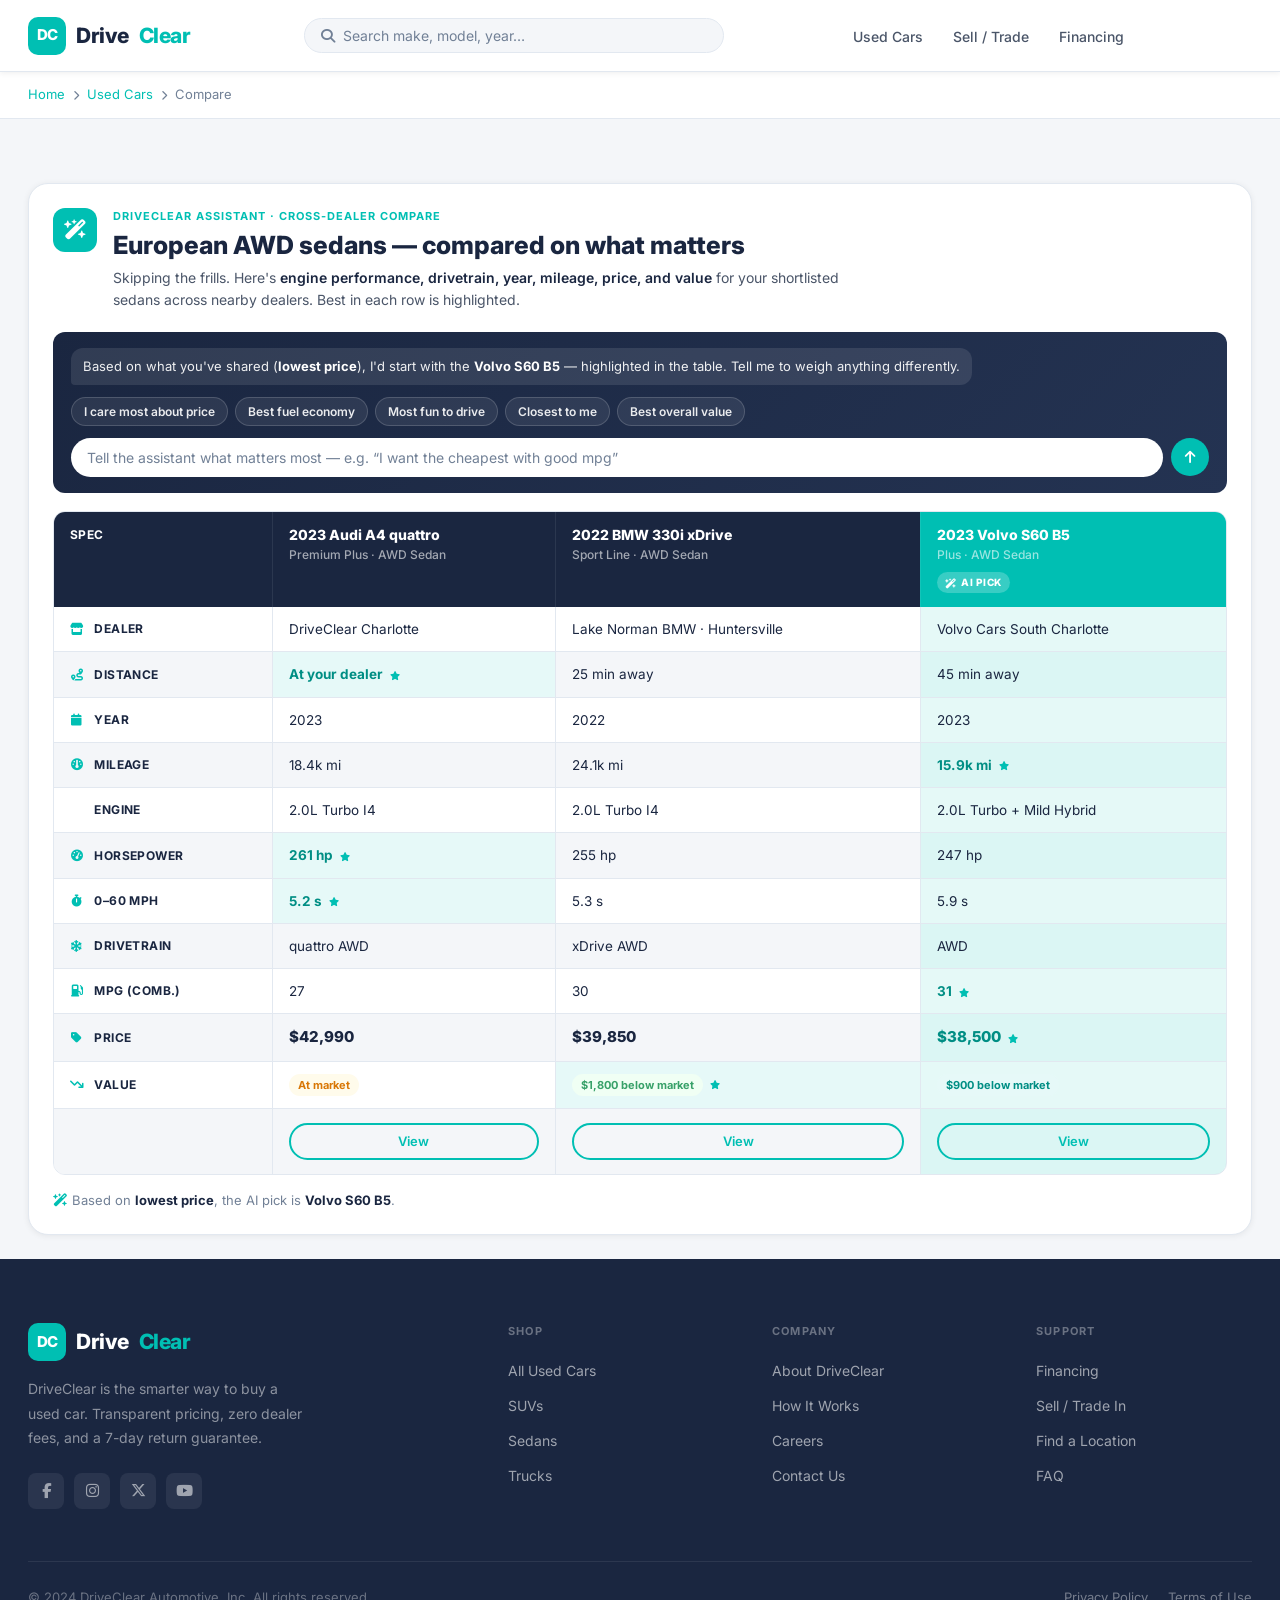
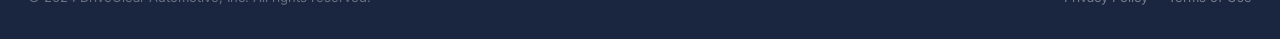
==== commit fdb2fde2: "Make participant profile the SSOT for live study sessions. Profile now drives market lot locations, " ====
--- a/compare.html
+++ b/compare.html
@@ -62,8 +62,8 @@
       <div class="xdc-head-icon"><i class="fa-solid fa-wand-magic-sparkles"></i></div>
       <div>
         <div class="xdc-eyebrow">DriveClear Assistant · Cross-dealer compare</div>
-        <h2 class="xdc-title">New AWD sedans — compared on what matters</h2>
-        <p class="xdc-sub">Skipping the frills. Here's <strong>engine performance, drivetrain, year, mileage, price, and value</strong> for new European sedans across nearby dealers. Best in each row is highlighted.</p>
+        <h2 class="xdc-title" id="xdc-title">Your shortlist — compared on what matters</h2>
+        <p class="xdc-sub" id="xdc-sub">Side-by-side on price, performance, mileage, and value for your shortlisted vehicles.</p>
       </div>
     </div>
 
@@ -85,117 +85,11 @@
 
     <div class="xdc-table-wrap">
       <table class="xdc-table">
-        <thead>
-          <tr>
-            <th class="xdc-rowlabel">Spec</th>
-            <th data-veh="audi">
-              <div class="xdc-veh">2024 Audi A4 quattro</div>
-              <div class="xdc-veh-trim">Premium · AWD Sedan</div>
-            </th>
-            <th data-veh="bmw">
-              <div class="xdc-veh">2024 BMW 330i xDrive</div>
-              <div class="xdc-veh-trim">Sport Line · AWD Sedan</div>
-            </th>
-            <th data-veh="merc">
-              <div class="xdc-veh">2024 Mercedes C300 4MATIC</div>
-              <div class="xdc-veh-trim">Premium · AWD Sedan</div>
-            </th>
-            <th data-veh="volvo">
-              <div class="xdc-veh">2024 Volvo S60 B5</div>
-              <div class="xdc-veh-trim">Plus · AWD Sedan</div>
-            </th>
-          </tr>
-        </thead>
-        <tbody>
-          <tr>
-            <td class="xdc-rowlabel"><i class="fa-solid fa-store"></i> Dealer</td>
-            <td>DriveClear Boulder</td>
-            <td>Front Range BMW</td>
-            <td>Foothills Mercedes</td>
-            <td>Mountain Volvo</td>
-          </tr>
-          <tr data-metric="dist">
-            <td class="xdc-rowlabel"><i class="fa-solid fa-route"></i> Distance</td>
-            <td class="xdc-best">At your dealer</td>
-            <td>35 min · Denver</td>
-            <td>50 min · Lakewood</td>
-            <td>1h 05m · Ft. Collins</td>
-          </tr>
-          <tr>
-            <td class="xdc-rowlabel"><i class="fa-solid fa-calendar"></i> Year</td>
-            <td>2024</td>
-            <td>2024</td>
-            <td>2024</td>
-            <td>2024</td>
-          </tr>
-          <tr data-metric="miles">
-            <td class="xdc-rowlabel"><i class="fa-solid fa-gauge"></i> Mileage</td>
-            <td>12 mi (new)</td>
-            <td class="xdc-best">6 mi (new)</td>
-            <td>9 mi (new)</td>
-            <td>15 mi (new)</td>
-          </tr>
-          <tr>
-            <td class="xdc-rowlabel"><i class="fa-solid fa-engine"></i> Engine</td>
-            <td>2.0L Turbo I4</td>
-            <td>2.0L Turbo I4</td>
-            <td>2.0L Turbo I4</td>
-            <td>2.0L Turbo + Hybrid</td>
-          </tr>
-          <tr data-metric="hp">
-            <td class="xdc-rowlabel"><i class="fa-solid fa-gauge-high"></i> Horsepower</td>
-            <td>261 hp</td>
-            <td>255 hp</td>
-            <td>255 hp</td>
-            <td class="xdc-best">247 hp · 295 lb-ft</td>
-          </tr>
-          <tr data-metric="zero">
-            <td class="xdc-rowlabel"><i class="fa-solid fa-stopwatch"></i> 0–60 mph</td>
-            <td class="xdc-best">5.2 s</td>
-            <td>5.3 s</td>
-            <td>5.9 s</td>
-            <td>5.9 s</td>
-          </tr>
-          <tr>
-            <td class="xdc-rowlabel"><i class="fa-solid fa-snowflake"></i> Drivetrain</td>
-            <td>quattro AWD</td>
-            <td>xDrive AWD</td>
-            <td>4MATIC AWD</td>
-            <td>AWD</td>
-          </tr>
-          <tr data-metric="mpg">
-            <td class="xdc-rowlabel"><i class="fa-solid fa-gas-pump"></i> MPG (comb.)</td>
-            <td>27</td>
-            <td>30</td>
-            <td>27</td>
-            <td class="xdc-best">31</td>
-          </tr>
-          <tr data-metric="price">
-            <td class="xdc-rowlabel"><i class="fa-solid fa-tag"></i> Price</td>
-            <td class="xdc-price">$44,200</td>
-            <td class="xdc-price">$43,750</td>
-            <td class="xdc-price">$47,900</td>
-            <td class="xdc-price xdc-best">$42,900</td>
-          </tr>
-          <tr data-metric="value">
-            <td class="xdc-rowlabel"><i class="fa-solid fa-arrow-trend-down"></i> Value</td>
-            <td><span class="xdc-val xdc-val-at">At market</span></td>
-            <td><span class="xdc-val xdc-val-great">$1,800 below</span></td>
-            <td><span class="xdc-val xdc-val-at">At market</span></td>
-            <td><span class="xdc-val xdc-val-good">$900 below</span></td>
-          </tr>
-          <tr class="xdc-cta-row">
-            <td class="xdc-rowlabel"></td>
-            <td><a href="#" class="btn btn-outline btn-sm btn-block">View</a></td>
-            <td><a href="#" class="btn btn-outline btn-sm btn-block">View</a></td>
-            <td><a href="#" class="btn btn-outline btn-sm btn-block">View</a></td>
-            <td><a href="#" class="btn btn-primary btn-sm btn-block">View</a></td>
-          </tr>
-        </tbody>
+        <!-- Rendered by initComparePage() in app.js from profile.js picks -->
       </table>
     </div>
     <div class="xdc-foot" id="xdc-foot">
-      <i class="fa-solid fa-circle-info"></i> AI pick: <strong>BMW 330i xDrive</strong> balances strongest value with near-best performance; <strong>Volvo S60</strong> is the lowest price and most efficient.
+      <i class="fa-solid fa-circle-info"></i> Rankings update when you tell the assistant what matters most.
     </div>
   </section>
 </div>
--- a/css/styles.css
+++ b/css/styles.css
@@ -286,8 +286,10 @@
 .ai-rec-card {
   background: #fff; border: 1px solid var(--border); border-radius: var(--r-xl);
   overflow: hidden; box-shadow: var(--sh-xs); transition: all 0.22s;
-  display: flex; flex-direction: column;
-}
+  display: flex; flex-direction: column; cursor: pointer;
+}
+.ai-rec-card-static { cursor: default; }
+.ai-rec-card-static:hover { transform: none; box-shadow: var(--sh-xs); border-color: var(--border); }
 .ai-rec-card:hover { transform: translateY(-4px); box-shadow: var(--sh-lg); border-color: var(--border-mid); }
 .ai-rec-img {
   position: relative; aspect-ratio: 16/10;
@@ -326,7 +328,49 @@
 }
 .ai-rec-owners .ai-rec-insight-label { color: var(--text-mid); }
 .ai-rec-insight p { font-size: 12.5px; color: var(--text-mid); line-height: 1.5; }
-.ai-rec-body .btn { margin-top: auto; }
+.ai-rec-body .btn { margin-top: auto; cursor: pointer; }
+
+.td-details-card { background: var(--bg); border: 1px solid var(--border); }
+.td-detail-row {
+  display: flex; justify-content: space-between; align-items: baseline; gap: 16px;
+  padding: 10px 0; border-bottom: 1px solid var(--border); font-size: 14px;
+}
+.td-detail-row:last-child { border-bottom: none; padding-bottom: 0; }
+.td-detail-row span { color: var(--text-light); flex-shrink: 0; }
+.td-detail-row strong { color: var(--text-dark); text-align: right; font-weight: 700; }
+
+.td-checklist { display: flex; flex-direction: column; gap: 10px; margin-top: 4px; }
+.td-check-item {
+  display: flex; align-items: flex-start; gap: 12px; font-size: 14px; color: var(--text-mid); line-height: 1.55;
+  padding: 12px 14px; background: var(--bg); border-radius: var(--r-lg); border: 1px solid var(--border);
+}
+.td-check-item i { color: var(--teal); font-size: 15px; margin-top: 2px; flex-shrink: 0; width: 18px; text-align: center; }
+.td-check-item strong { color: var(--text-dark); font-weight: 700; }
+.td-visit-note {
+  margin-top: 14px; padding: 14px 16px; background: var(--teal-light); border: 1px solid rgba(0,191,179,0.25);
+  border-radius: var(--r-lg); font-size: 13.5px; color: var(--text-mid); line-height: 1.6;
+}
+.td-visit-note strong { color: var(--teal-xdark); }
+
+.td-plans { display: flex; flex-direction: column; gap: 12px; }
+.td-plan {
+  padding: 16px 18px; border: 1px solid var(--border); border-radius: var(--r-lg); background: #fff;
+}
+.td-plan-head { display: flex; align-items: center; justify-content: space-between; gap: 10px; flex-wrap: wrap; margin-bottom: 8px; }
+.td-plan-name { font-size: 14px; font-weight: 800; color: var(--text-dark); }
+.td-plan-badge {
+  font-size: 10px; font-weight: 700; text-transform: uppercase; letter-spacing: 0.4px;
+  padding: 4px 9px; border-radius: var(--r-full);
+}
+.td-plan-badge-rec { background: var(--teal-light); color: var(--teal-xdark); }
+.td-plan-badge-opt { background: var(--bg); color: var(--text-light); }
+.td-plan-badge-if { background: var(--warning-light); color: var(--warning); }
+.td-plan p { font-size: 13.5px; color: var(--text-mid); line-height: 1.6; margin: 0 0 10px; }
+.td-plan-ask {
+  display: inline-flex; align-items: center; gap: 6px; font-size: 12px; font-weight: 700;
+  color: var(--teal-xdark); background: none; border: none; padding: 0; cursor: pointer; font-family: inherit;
+}
+.td-plan-ask:hover { color: var(--teal); text-decoration: underline; }
 .ai-rec-foot {
   margin-top: 22px; text-align: center; font-size: 13px; color: var(--text-light);
 }
@@ -2080,3 +2124,389 @@
   .form-row { grid-template-columns: 1fr; }
   .page-hero-stats { gap: 24px; }
 }
+
+/* ═══════════════════════ VDP AI ASSIST MODE ═══════════════════════ */
+/* Custom "AI assisted" cursor + highlight when the mode is on */
+body.ai-mode {
+  cursor: url("data:image/svg+xml,%3Csvg%20xmlns='http://www.w3.org/2000/svg'%20width='28'%20height='28'%20viewBox='0%200%2028%2028'%3E%3Cpath%20d='M14%203l2.2%207.8%207.8%202.2-7.8%202.2-2.2%207.8-2.2-7.8L4%2013l7.8-2.2z'%20fill='%2300BFB3'%20stroke='%23ffffff'%20stroke-width='1.3'%20stroke-linejoin='round'/%3E%3Ccircle%20cx='23'%20cy='6'%20r='2.2'%20fill='%231a2640'/%3E%3C/svg%3E") 4 4, auto;
+}
+body.ai-mode [data-ai-topic] {
+  cursor: inherit;
+  border-radius: 8px;
+  transition: box-shadow 0.15s, background 0.15s;
+}
+body.ai-mode [data-ai-topic]:hover {
+  box-shadow: 0 0 0 2px var(--teal), 0 4px 14px rgba(0,191,179,0.22);
+  background: rgba(0,191,179,0.05);
+}
+/* Keep real interactive controls usable in AI mode */
+body.ai-mode .ai-drawer,
+body.ai-mode .ai-drawer * ,
+body.ai-mode .ai-toggle,
+body.ai-mode .ai-toggle * { cursor: default; }
+body.ai-mode input,
+body.ai-mode textarea { cursor: text; }
+
+/* Toggle pill */
+.ai-toggle {
+  position: fixed; right: 22px; bottom: 22px; z-index: 1400;
+  display: flex; align-items: center; gap: 11px;
+  padding: 9px 14px 9px 11px;
+  background: #fff; border: 1px solid var(--border);
+  border-radius: 999px; box-shadow: var(--sh-lg);
+  cursor: pointer; transition: all 0.18s; font-family: inherit;
+}
+.ai-toggle:hover { box-shadow: var(--sh-xl); transform: translateY(-1px); }
+.ai-toggle.on { border-color: var(--teal); background: var(--teal-light); }
+.ai-toggle-ic {
+  width: 30px; height: 30px; border-radius: 50%; flex-shrink: 0;
+  display: flex; align-items: center; justify-content: center;
+  background: linear-gradient(135deg, var(--teal), var(--teal-xdark));
+  color: #fff; font-size: 14px;
+}
+.ai-toggle-text { display: flex; flex-direction: column; line-height: 1.15; text-align: left; }
+.ai-toggle-name { font-size: 13.5px; font-weight: 700; color: var(--text-dark); }
+.ai-toggle-state { font-size: 11px; font-weight: 600; color: var(--text-light); }
+.ai-toggle.on .ai-toggle-state { color: var(--teal-xdark); }
+.ai-switch {
+  width: 38px; height: 22px; border-radius: 999px; background: var(--border-mid);
+  position: relative; flex-shrink: 0; transition: background 0.18s;
+}
+.ai-toggle.on .ai-switch { background: var(--teal); }
+.ai-switch-knob {
+  position: absolute; top: 2px; left: 2px; width: 18px; height: 18px;
+  border-radius: 50%; background: #fff; box-shadow: var(--sh-sm); transition: transform 0.18s;
+}
+.ai-toggle.on .ai-switch-knob { transform: translateX(16px); }
+
+/* Hover snippet */
+.ai-tip {
+  position: fixed; z-index: 1500; width: 280px; max-width: calc(100vw - 24px);
+  background: var(--navy); color: #fff; border-radius: 12px; padding: 13px 14px;
+  box-shadow: var(--sh-xl); opacity: 0; transform: translateY(4px);
+  transition: opacity 0.13s, transform 0.13s; pointer-events: auto;
+}
+.ai-tip.show { opacity: 1; transform: translateY(0); }
+.ai-tip.pinned { box-shadow: var(--sh-xl), 0 0 0 2px var(--teal); }
+.ai-tip-close {
+  position: absolute; top: 8px; right: 8px; width: 24px; height: 24px; border-radius: 6px;
+  border: none; background: rgba(255,255,255,0.12); color: #fff; cursor: pointer; font-size: 12px;
+  display: none; align-items: center; justify-content: center; transition: background 0.15s;
+}
+.ai-tip.pinned .ai-tip-close { display: flex; }
+.ai-tip-close:hover { background: rgba(255,255,255,0.24); }
+.ai-tip.pinned .ai-tip-title { padding-right: 26px; }
+.ai-tip-title { font-size: 13px; font-weight: 700; margin-bottom: 4px; display: flex; align-items: center; gap: 6px; }
+.ai-tip-title::before { content: "\f0d0"; font-family: "Font Awesome 6 Free"; font-weight: 900; color: var(--teal); font-size: 12px; }
+.ai-tip-text { font-size: 12.5px; line-height: 1.5; color: rgba(255,255,255,0.82); margin-bottom: 10px; }
+.ai-tip-more {
+  display: inline-flex; align-items: center; gap: 6px; font-family: inherit;
+  background: var(--teal); color: #fff; border: none; cursor: pointer;
+  font-size: 12px; font-weight: 700; padding: 7px 12px; border-radius: 8px; transition: background 0.15s;
+}
+.ai-tip-more:hover { background: var(--teal-dark); }
+
+/* Chat drawer */
+.ai-drawer-scrim {
+  position: fixed; inset: 0; background: rgba(15,23,42,0.32); z-index: 1600;
+  opacity: 0; transition: opacity 0.2s;
+}
+.ai-drawer-scrim.show { opacity: 1; }
+.ai-drawer {
+  position: fixed; top: 0; right: 0; height: 100%; width: 400px; max-width: 92vw;
+  background: #fff; z-index: 1700; display: flex; flex-direction: column;
+  box-shadow: -12px 0 40px rgba(0,0,0,0.18);
+  transform: translateX(100%); transition: transform 0.26s cubic-bezier(0.4,0,0.2,1);
+}
+.ai-drawer.open { transform: translateX(0); }
+.ai-drawer-head {
+  display: flex; align-items: center; justify-content: space-between; gap: 12px;
+  padding: 16px 18px; border-bottom: 1px solid var(--border);
+  background: linear-gradient(135deg, var(--navy), var(--navy-mid)); color: #fff;
+}
+.ai-drawer-id { display: flex; align-items: center; gap: 11px; }
+.ai-drawer-avatar {
+  width: 38px; height: 38px; border-radius: 50%; flex-shrink: 0;
+  display: flex; align-items: center; justify-content: center;
+  background: linear-gradient(135deg, var(--teal), var(--teal-xdark)); color: #fff; font-size: 15px;
+}
+.ai-drawer-name { font-size: 14.5px; font-weight: 700; }
+.ai-drawer-sub { font-size: 12px; color: rgba(255,255,255,0.7); display: flex; align-items: center; gap: 6px; }
+.ai-drawer-close {
+  background: rgba(255,255,255,0.12); border: none; color: #fff; cursor: pointer;
+  width: 32px; height: 32px; border-radius: 8px; font-size: 15px; transition: background 0.15s;
+}
+.ai-drawer-close:hover { background: rgba(255,255,255,0.22); }
+.ai-drawer-body { flex: 1; overflow-y: auto; padding: 18px; display: flex; flex-direction: column; gap: 14px; }
+.ai-drawer-chips { display: flex; flex-wrap: wrap; gap: 8px; padding: 0 18px 12px; }
+.ai-drawer-form { display: flex; gap: 8px; padding: 12px 18px; border-top: 1px solid var(--border); }
+.ai-drawer-input {
+  flex: 1; border: 1px solid var(--border-mid); border-radius: 999px; padding: 10px 16px;
+  font-family: inherit; font-size: 13.5px; outline: none; transition: border-color 0.15s;
+}
+.ai-drawer-input:focus { border-color: var(--teal); }
+.ai-drawer-send {
+  width: 40px; height: 40px; border-radius: 50%; border: none; flex-shrink: 0; cursor: pointer;
+  background: var(--teal); color: #fff; font-size: 14px; transition: background 0.15s;
+}
+.ai-drawer-send:hover { background: var(--teal-dark); }
+.ai-drawer-footer { padding: 10px 18px; font-size: 11px; color: var(--text-light); text-align: center; border-top: 1px solid var(--border); }
+
+@media (max-width: 640px) {
+  .ai-toggle { right: 14px; bottom: 84px; }
+  .ai-drawer { width: 100%; max-width: 100%; }
+}
+
+/* ─── Dealership Finance Prep (confirmation pages) ─── */
+.fin-prep { padding: 4px 0 72px; }
+.fin-prep-head { text-align: center; max-width: 660px; margin: 0 auto 28px; }
+.fin-prep-head .section-tag { display: inline-flex; align-items: center; gap: 6px; margin-bottom: 12px; }
+.fin-prep-grid { display: grid; grid-template-columns: 1fr 1fr; gap: 20px; margin-bottom: 20px; }
+.fin-prep .info-card + .info-card,
+.fin-prep > .info-card { margin-top: 0; }
+.fin-prep .info-card:not(:last-child) { margin-bottom: 20px; }
+.fin-prep-grid .info-card { margin-bottom: 0; }
+.fin-prep-card-title {
+  display: flex; align-items: center; gap: 10px;
+  font-size: 17px; font-weight: 700; color: var(--text-dark);
+  margin-bottom: 14px; letter-spacing: -0.2px;
+}
+.fin-prep-card-title i { color: var(--teal); }
+
+.fp-numbers { display: grid; grid-template-columns: 1fr 1fr; gap: 12px; }
+.fp-num {
+  background: var(--bg); border: 1px solid var(--border);
+  border-radius: var(--r-lg); padding: 14px 16px;
+}
+.fp-num-wide { grid-column: 1 / -1; }
+.fp-num-v { font-size: 20px; font-weight: 800; color: var(--text-dark); letter-spacing: -0.4px; }
+.fp-num-l { font-size: 12.5px; color: var(--text-mid); margin-top: 5px; line-height: 1.5; }
+.fp-num-l strong { color: var(--teal-dark, var(--teal)); }
+.fp-num-wide .fp-num-v { color: var(--teal-dark, var(--teal)); }
+
+.fp-bring { gap: 12px; }
+
+.fp-chat-body {
+  display: flex; flex-direction: column; gap: 14px;
+  max-height: 320px; min-height: 56px; overflow-y: auto;
+  padding: 4px 2px; margin-bottom: 14px;
+}
+.fp-chips { display: flex; flex-wrap: wrap; gap: 8px; margin-bottom: 14px; }
+.fp-chips .pa-chip { cursor: pointer; }
+.fp-chat-form { display: flex; gap: 8px; }
+.fp-chat-input {
+  flex: 1; border: 1px solid var(--border-mid, var(--border));
+  border-radius: var(--r-full); padding: 11px 16px;
+  font-family: inherit; font-size: 14px; color: var(--text-dark);
+  outline: none; transition: border-color 0.15s ease;
+}
+.fp-chat-input:focus { border-color: var(--teal); }
+.fp-chat-send {
+  width: 42px; height: 42px; flex-shrink: 0;
+  border: none; border-radius: 50%; cursor: pointer;
+  background: var(--teal); color: #fff; font-size: 14px;
+  transition: background 0.15s ease;
+}
+.fp-chat-send:hover { background: var(--teal-dark); }
+
+@media (max-width: 760px) {
+  .fin-prep-grid { grid-template-columns: 1fr; }
+  .fp-numbers { grid-template-columns: 1fr; }
+}
+
+/* AI treatment for the generated finance-prep sections */
+.fp-ai-byline { display: flex; align-items: center; gap: 6px; font-size: 12px; color: var(--text-light); margin: -6px 0 14px; }
+.fp-ai-byline i { color: var(--teal); }
+.fp-ai-byline span { color: var(--text-mid); font-weight: 600; }
+
+.fp-generating {
+  grid-column: 1 / -1;
+  display: flex; align-items: center; gap: 8px;
+  font-size: 13px; color: var(--text-light); padding: 8px 2px;
+}
+.fp-generating .pa-typing-dots span { background: var(--teal); }
+
+.fp-takeaway {
+  display: flex; gap: 10px; align-items: flex-start;
+  margin-top: 14px; padding: 12px 14px;
+  background: rgba(0, 191, 179, 0.08);
+  border: 1px solid rgba(0, 191, 179, 0.22);
+  border-radius: var(--r-lg);
+  font-size: 13.5px; color: var(--text-mid); line-height: 1.55;
+}
+.fp-takeaway i { color: var(--teal); margin-top: 3px; flex-shrink: 0; }
+.fp-takeaway strong { color: var(--text-dark); }
+
+.fp-more-btn {
+  margin-top: 14px;
+  display: inline-flex; align-items: center; gap: 8px;
+  font-size: 13px; font-weight: 600; color: var(--teal);
+  background: #fff;
+  border: 1px dashed rgba(0, 191, 179, 0.55);
+  border-radius: var(--r-full); padding: 9px 16px;
+  cursor: pointer; transition: all 0.15s ease;
+}
+.fp-more-btn:hover:not(:disabled) { background: var(--teal); color: #fff; border-style: solid; border-color: var(--teal); }
+.fp-more-btn:disabled { cursor: default; opacity: 0.7; }
+.fp-more-btn.done { color: var(--text-light); border-color: var(--border); border-style: solid; opacity: 1; }
+
+.fp-reveal-item { animation: fpReveal 0.4s ease both; }
+@keyframes fpReveal {
+  from { opacity: 0; transform: translateY(8px); }
+  to { opacity: 1; transform: none; }
+}
+
+/* Interactive "Know your numbers" calculator */
+.fp-controls {
+  display: grid; grid-template-columns: 1fr 1fr; gap: 16px 20px;
+  padding: 14px 16px; margin-bottom: 16px;
+  background: var(--bg); border: 1px solid var(--border); border-radius: var(--r-lg);
+}
+.fp-control { display: flex; flex-direction: column; gap: 8px; }
+.fp-control-label { font-size: 12px; font-weight: 600; color: var(--text-mid); }
+.fp-control-label strong { color: var(--teal-dark, var(--teal)); }
+.fp-term-toggle { display: inline-flex; background: #fff; border: 1px solid var(--border); border-radius: var(--r-full); padding: 3px; gap: 2px; align-self: flex-start; }
+.fp-term-toggle button {
+  border: none; background: none; cursor: pointer;
+  font-family: inherit; font-size: 12.5px; font-weight: 600; color: var(--text-mid);
+  padding: 6px 12px; border-radius: var(--r-full); transition: all 0.15s ease;
+}
+.fp-term-toggle button.active { background: var(--teal); color: #fff; }
+.fp-slider { width: 100%; accent-color: var(--teal); cursor: pointer; }
+
+.fp-primary { text-align: center; padding: 6px 0 16px; }
+.fp-primary-v { font-size: 38px; font-weight: 800; color: var(--text-dark); letter-spacing: -1px; line-height: 1; }
+.fp-primary-l { font-size: 12.5px; color: var(--text-mid); margin-top: 8px; }
+
+.fp-numbers-3 { grid-template-columns: repeat(3, 1fr); }
+
+.fp-afford {
+  margin-top: 16px; padding: 14px 16px;
+  background: rgba(0, 191, 179, 0.06); border: 1px solid rgba(0, 191, 179, 0.2);
+  border-radius: var(--r-lg);
+}
+.fp-afford-title { display: flex; align-items: center; gap: 8px; font-size: 13px; font-weight: 600; color: var(--text-dark); margin-bottom: 4px; }
+.fp-afford-title i { color: var(--teal); }
+.fp-afford-sub { font-size: 12px; color: var(--text-mid); line-height: 1.5; margin-bottom: 12px; }
+.fp-afford-rows { display: grid; grid-template-columns: repeat(3, 1fr); gap: 10px; }
+.fp-afford-cell {
+  display: flex; flex-direction: column; gap: 2px; text-align: center;
+  background: #fff; border: 1px solid var(--border); border-radius: var(--r-md, 10px); padding: 10px 8px;
+}
+.fp-afford-m { font-size: 11.5px; color: var(--text-mid); font-weight: 600; }
+.fp-afford-p { font-size: 16px; font-weight: 800; color: var(--text-dark); letter-spacing: -0.3px; }
+.fp-afford-cap { font-size: 11px; color: var(--text-light); line-height: 1.35; margin-top: 2px; }
+
+@media (max-width: 600px) {
+  .fp-controls { grid-template-columns: 1fr; }
+  .fp-numbers-3 { grid-template-columns: 1fr; }
+  .fp-afford-rows { grid-template-columns: 1fr; }
+  .fp-primary-v { font-size: 32px; }
+}
+
+/* ─── Trade-in insights (trade confirmation page) ─── */
+.tp-water { display: flex; flex-direction: column; }
+.tp-water-row {
+  display: flex; justify-content: space-between; align-items: center; gap: 16px;
+  padding: 11px 2px; font-size: 13.5px; color: var(--text-mid);
+  border-bottom: 1px solid var(--border);
+}
+.tp-water-row span:last-child { font-weight: 700; color: var(--text-dark); flex-shrink: 0; }
+.tp-water-row .pos { color: var(--teal-dark, var(--teal)); }
+.tp-water-row .neg { color: #d9534f; }
+.tp-water-total {
+  display: flex; justify-content: space-between; align-items: center; gap: 16px;
+  padding: 14px 2px 4px; font-size: 15px; font-weight: 700; color: var(--text-dark);
+}
+.tp-water-total span:last-child { font-size: 22px; font-weight: 800; color: var(--teal-dark, var(--teal)); letter-spacing: -0.4px; }
+
+.tp-delta {
+  margin-top: 14px; padding: 12px 14px; border-radius: var(--r-lg);
+  font-size: 13.5px; line-height: 1.5; display: flex; align-items: flex-start; gap: 9px;
+}
+.tp-delta i { margin-top: 2px; flex-shrink: 0; }
+.tp-delta strong { font-weight: 800; }
+.tp-delta-good { background: rgba(0, 191, 179, 0.08); border: 1px solid rgba(0, 191, 179, 0.22); color: var(--text-mid); }
+.tp-delta-good i { color: var(--teal); }
+.tp-delta-warn { background: #fff6ec; border: 1px solid #f3d9b8; color: #8a5a1a; }
+.tp-delta-warn i { color: #e0892a; }
+
+.tp-compare { display: grid; grid-template-columns: 1fr 1fr; gap: 16px; }
+.tp-col { border: 1px solid var(--border); border-radius: var(--r-lg); padding: 16px; background: var(--bg); }
+.tp-col-trade { border-color: rgba(0, 191, 179, 0.4); background: rgba(0, 191, 179, 0.05); }
+.tp-col-tag { display: flex; align-items: center; gap: 8px; font-size: 13px; font-weight: 700; color: var(--text-dark); margin-bottom: 8px; }
+.tp-col-trade .tp-col-tag i { color: var(--teal); }
+.tp-col-sell .tp-col-tag i { color: var(--text-light); }
+.tp-col-v { font-size: 26px; font-weight: 800; color: var(--text-dark); letter-spacing: -0.5px; margin-bottom: 12px; }
+.tp-col-list { list-style: none; display: flex; flex-direction: column; gap: 9px; }
+.tp-col-list li { display: flex; align-items: flex-start; gap: 8px; font-size: 13px; color: var(--text-mid); line-height: 1.45; }
+.tp-col-list li i { margin-top: 2px; font-size: 11px; flex-shrink: 0; }
+.tp-col-list li i.fa-plus { color: var(--teal); }
+.tp-col-list li i.fa-minus { color: #d9534f; }
+.tp-col-list li i.fa-bolt, .tp-col-list li i.fa-lock, .tp-col-list li i.fa-clock { color: var(--text-light); }
+.tp-verdict {
+  margin-top: 16px; padding: 14px 16px; border-radius: var(--r-lg);
+  background: var(--navy, #1a2640); color: #fff;
+  font-size: 14px; line-height: 1.55; display: flex; align-items: flex-start; gap: 10px;
+}
+.tp-verdict i { color: var(--teal); margin-top: 3px; flex-shrink: 0; }
+.tp-verdict strong { color: #fff; font-weight: 800; }
+
+@media (max-width: 600px) {
+  .tp-compare { grid-template-columns: 1fr; }
+}
+
+/* ─── Finance lender matching (confirmation pages) ─── */
+.fm-lenders-intro { font-size: 14px; color: var(--text-mid); margin-bottom: 16px; line-height: 1.5; }
+.fm-lenders { display: flex; flex-direction: column; gap: 12px; margin-top: 16px; }
+.fm-lender {
+  border: 1px solid var(--border); border-radius: var(--r-lg); padding: 14px 16px;
+  background: var(--bg);
+}
+.fm-lender-top {
+  border-color: rgba(0, 191, 179, 0.45);
+  background: rgba(0, 191, 179, 0.05);
+  box-shadow: var(--sh-xs);
+}
+.fm-lender-badge {
+  display: inline-flex; align-items: center; gap: 6px; font-size: 11px; font-weight: 700;
+  text-transform: uppercase; letter-spacing: 0.04em; color: var(--teal-dark, var(--teal));
+  margin-bottom: 8px;
+}
+.fm-lender-head {
+  display: flex; justify-content: space-between; align-items: flex-start; gap: 12px;
+  flex-wrap: wrap; margin-bottom: 6px;
+}
+.fm-lender-head strong { font-size: 15px; color: var(--text-dark); }
+.fm-lender-head span { font-size: 14px; font-weight: 700; color: var(--teal-dark, var(--teal)); white-space: nowrap; }
+.fm-lender-why { font-size: 13.5px; color: var(--text-mid); line-height: 1.45; margin-bottom: 8px; }
+.fm-lender-perk {
+  display: flex; align-items: center; gap: 8px; font-size: 13px; color: var(--text-mid);
+}
+.fm-lender-perk i { color: var(--teal); font-size: 11px; }
+.fm-lender-custom {
+  border-style: dashed; border-color: var(--border-mid, var(--border));
+  background: #fff;
+}
+.fm-lender-custom .fm-lender-head span { color: var(--text-light); font-weight: 600; font-size: 12px; text-transform: uppercase; letter-spacing: 0.03em; }
+.fm-lender-add-wrap { margin-top: 14px; }
+.fm-lender-add-btn {
+  display: inline-flex; align-items: center; gap: 8px; width: 100%; justify-content: center;
+  padding: 11px 16px; border: 1px dashed var(--border-mid, var(--border)); border-radius: var(--r-lg);
+  background: transparent; color: var(--text-mid); font-size: 14px; font-weight: 600;
+  cursor: pointer; transition: border-color 0.15s, color 0.15s, background 0.15s;
+}
+.fm-lender-add-btn:hover { border-color: var(--teal); color: var(--teal-dark, var(--teal)); background: rgba(0, 191, 179, 0.05); }
+.fm-lender-add-btn i { font-size: 12px; }
+.fm-lender-add-panel {
+  margin-top: 12px; padding: 14px; border: 1px solid var(--border); border-radius: var(--r-lg);
+  background: var(--bg);
+}
+.fm-lender-add-label { display: block; font-size: 13px; font-weight: 600; color: var(--text-dark); margin-bottom: 10px; }
+.fm-lender-add-row { display: flex; gap: 10px; flex-wrap: wrap; }
+.fm-lender-add-input {
+  flex: 1; min-width: 180px; padding: 10px 12px; border: 1px solid var(--border);
+  border-radius: var(--r-md, 8px); font-size: 14px; font-family: inherit;
+}
+.fm-lender-add-input:focus { outline: none; border-color: var(--teal); box-shadow: 0 0 0 3px rgba(0, 191, 179, 0.12); }
+.fm-lender-add-note { margin: 10px 0 0; font-size: 12px; color: var(--text-light); line-height: 1.45; }
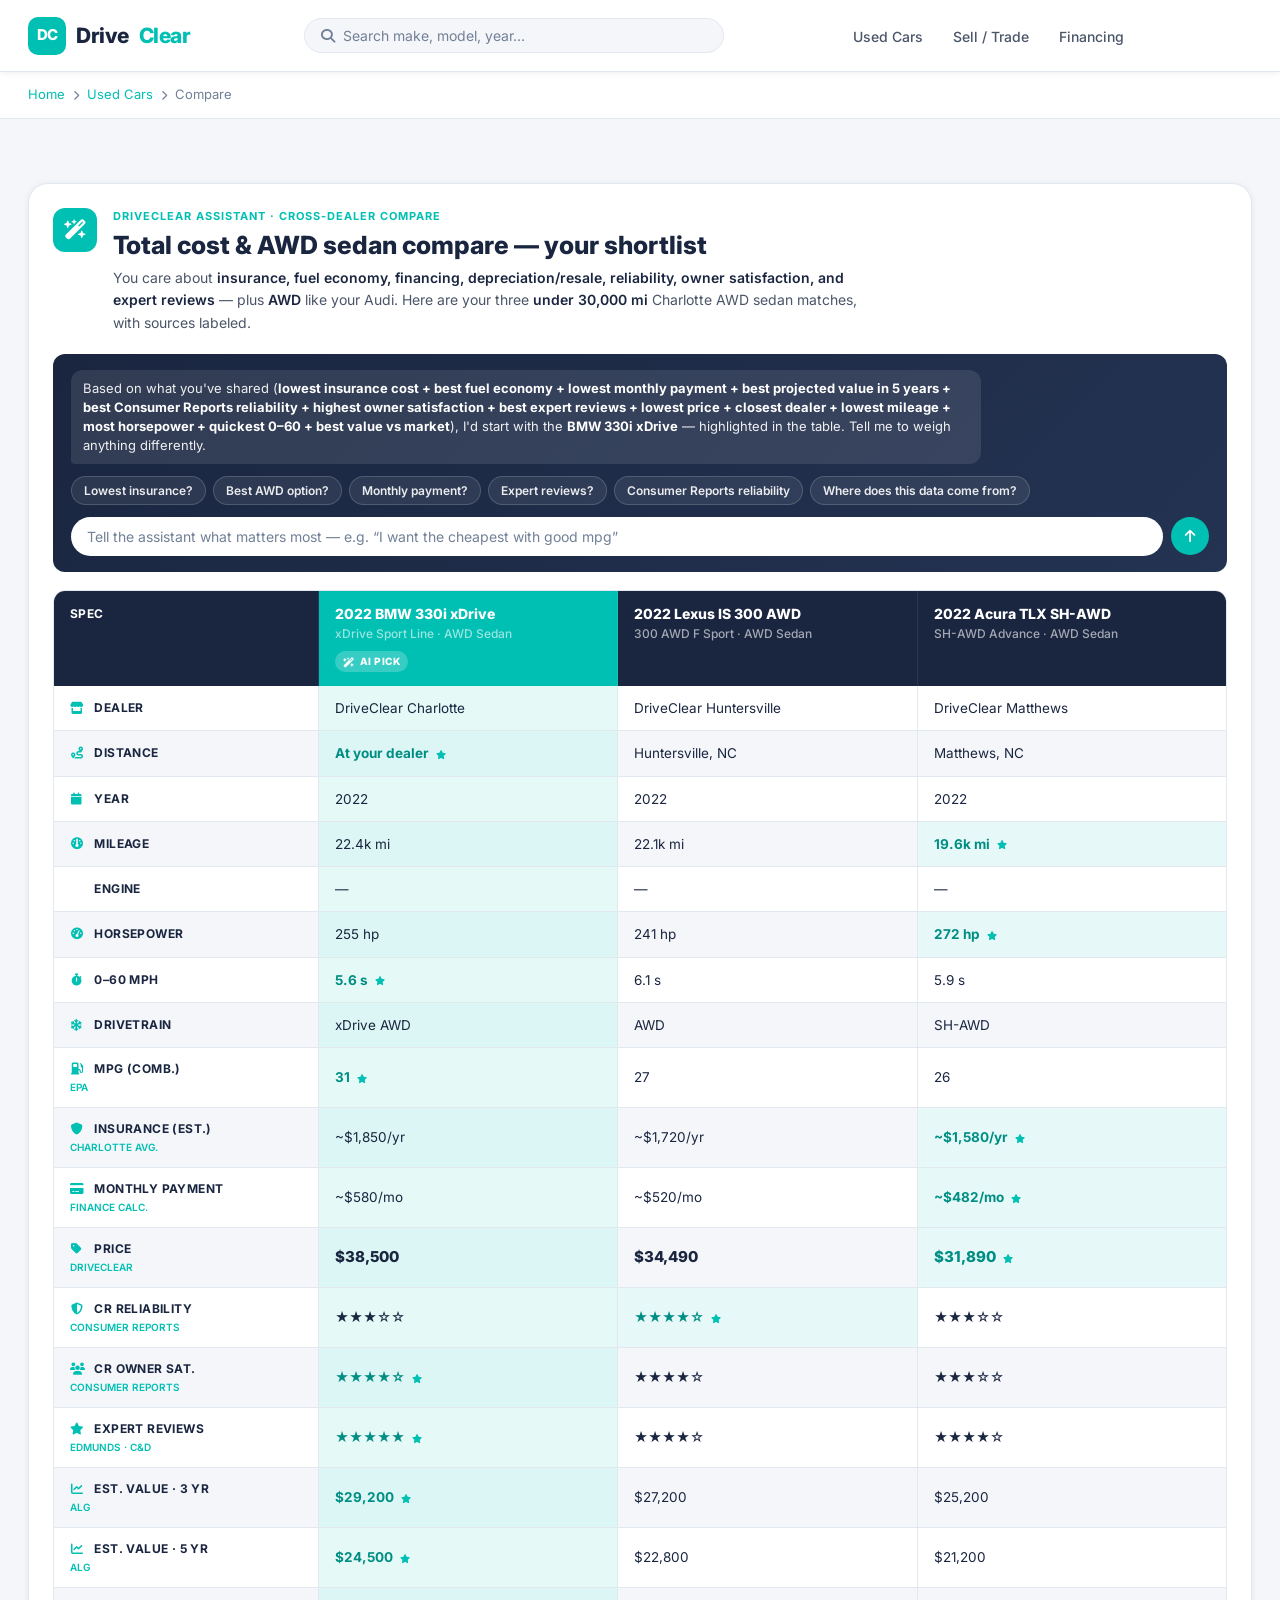
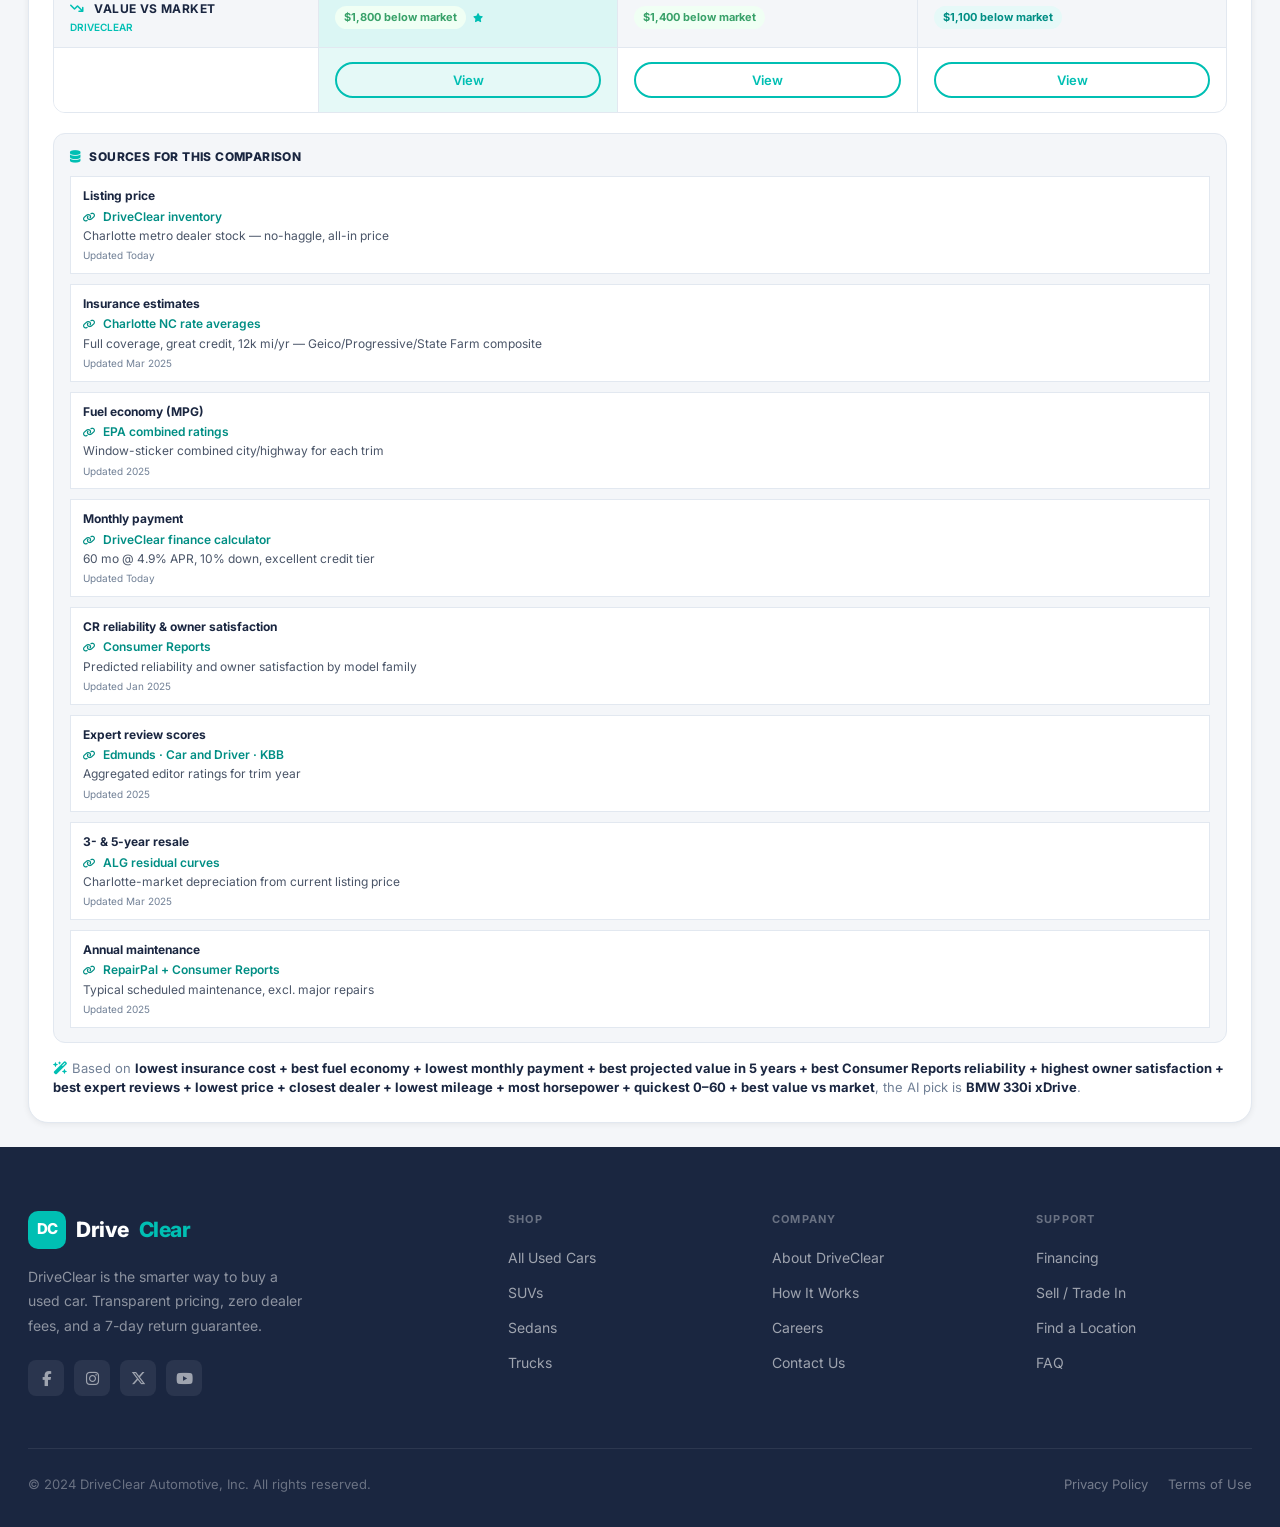
==== commit 5ae221e9: "Live study prototype for Kobe participant session. Charlotte AWD sedan shortlist with multi test dri" ====
--- a/compare.html
+++ b/compare.html
@@ -71,11 +71,12 @@
     <div class="cmp-chat" id="cmp-chat">
       <div class="cmp-chat-log" id="cmp-chat-log" aria-live="polite"></div>
       <div class="cmp-chat-chips">
-        <button class="cmp-chip" type="button">I care most about price</button>
-        <button class="cmp-chip" type="button">Best fuel economy</button>
-        <button class="cmp-chip" type="button">Most fun to drive</button>
-        <button class="cmp-chip" type="button">Closest to me</button>
-        <button class="cmp-chip" type="button">Best overall value</button>
+        <button class="cmp-chip" type="button">Lowest insurance?</button>
+        <button class="cmp-chip" type="button">Best AWD option?</button>
+        <button class="cmp-chip" type="button">Monthly payment?</button>
+        <button class="cmp-chip" type="button">Expert reviews?</button>
+        <button class="cmp-chip" type="button">Consumer Reports reliability</button>
+        <button class="cmp-chip" type="button">Where does this data come from?</button>
       </div>
       <form class="cmp-chat-form" id="cmp-chat-form">
         <input type="text" id="cmp-chat-input" placeholder="Tell the assistant what matters most — e.g. “I want the cheapest with good mpg”" autocomplete="off" aria-label="Tell the assistant what matters most">
@@ -88,6 +89,7 @@
         <!-- Rendered by initComparePage() in app.js from profile.js picks -->
       </table>
     </div>
+    <div class="xdc-sources" id="xdc-sources" aria-label="Data sources"></div>
     <div class="xdc-foot" id="xdc-foot">
       <i class="fa-solid fa-circle-info"></i> Rankings update when you tell the assistant what matters most.
     </div>
--- a/css/styles.css
+++ b/css/styles.css
@@ -283,6 +283,45 @@
 .ai-rec-sub strong { color: #fff; font-weight: 600; }
 
 .ai-rec-grid { display: grid; grid-template-columns: repeat(3, 1fr); gap: 22px; }
+.ai-rec-test-drives { margin-top: 28px; }
+.ai-td-card {
+  background: #fff; border: 1px solid var(--border); border-radius: var(--r-xl);
+  padding: 22px 24px; box-shadow: var(--sh-xs);
+}
+.ai-td-head { display: flex; align-items: flex-start; gap: 14px; margin-bottom: 16px; }
+.ai-td-icon {
+  width: 44px; height: 44px; border-radius: var(--r-lg); background: var(--teal-light);
+  color: var(--teal); display: flex; align-items: center; justify-content: center; font-size: 18px; flex-shrink: 0;
+}
+.ai-td-title { font-size: 17px; font-weight: 800; color: var(--text-dark); margin-bottom: 4px; }
+.ai-td-note { font-size: 13.5px; color: var(--text-mid); line-height: 1.55; margin: 0; }
+.ai-td-hub {
+  margin-top: 10px; font-size: 13px; color: var(--text-dark); line-height: 1.45;
+  display: flex; align-items: flex-start; gap: 8px;
+}
+.ai-td-hub i { color: var(--accent); margin-top: 2px; }
+.ai-td-transfer-note {
+  margin-top: 12px; padding: 10px 12px; border-radius: 10px;
+  background: rgba(37, 99, 235, 0.06); border: 1px solid rgba(37, 99, 235, 0.14);
+  display: flex; align-items: flex-start; gap: 10px;
+}
+.ai-td-transfer-note i { color: var(--accent); margin-top: 2px; flex-shrink: 0; }
+.ai-td-transfer-note p { margin: 0; font-size: 13px; color: var(--text-mid); line-height: 1.5; }
+.ai-td-item-meta .ai-td-transfer { color: var(--accent); font-weight: 600; }
+.ai-td-list { display: grid; grid-template-columns: repeat(3, 1fr); gap: 12px; margin-bottom: 18px; }
+.ai-td-item {
+  display: flex; flex-direction: column; gap: 6px; padding: 12px 14px;
+  background: var(--bg); border-radius: var(--r-lg); border: 1px solid var(--border);
+}
+.ai-td-item-name { font-size: 13px; font-weight: 700; color: var(--text-dark); line-height: 1.35; }
+.ai-td-item-meta { font-size: 12px; color: var(--text-light); }
+.ai-td-item-actions { display: flex; gap: 8px; flex-wrap: wrap; margin-top: 4px; }
+.ai-td-item-actions .btn { flex: 1; min-width: 0; }
+.ai-td-remove { color: var(--text-light) !important; }
+.ai-td-remove:hover { color: #dc2626 !important; background: rgba(220, 38, 38, 0.06); }
+.ai-td-cta { display: flex; gap: 12px; flex-wrap: wrap; align-items: center; }
+.ai-rec-td-btn { margin-top: 10px; }
+.ai-rec-card-actions { display: flex; flex-direction: column; gap: 8px; margin-top: 4px; }
 .ai-rec-card {
   background: #fff; border: 1px solid var(--border); border-radius: var(--r-xl);
   overflow: hidden; box-shadow: var(--sh-xs); transition: all 0.22s;
@@ -330,6 +369,74 @@
 .ai-rec-insight p { font-size: 12.5px; color: var(--text-mid); line-height: 1.5; }
 .ai-rec-body .btn { margin-top: auto; cursor: pointer; }
 
+.ai-rec-research { margin-bottom: 24px; }
+.ai-res-card { padding: 22px 24px; border: 1px solid var(--border); background: #fff; }
+.ai-res-head { display: flex; gap: 16px; align-items: flex-start; margin-bottom: 18px; }
+.ai-res-icon {
+  width: 44px; height: 44px; border-radius: var(--r-lg); background: var(--teal-light);
+  color: var(--teal-xdark); display: flex; align-items: center; justify-content: center; font-size: 18px; flex-shrink: 0;
+}
+.ai-res-eyebrow { font-size: 11px; font-weight: 700; text-transform: uppercase; letter-spacing: 0.5px; color: var(--teal); margin-bottom: 4px; }
+.ai-res-title { font-size: 18px; font-weight: 800; color: var(--text-dark); margin: 0 0 8px; line-height: 1.3; }
+.ai-res-summary { font-size: 14px; color: var(--text-mid); line-height: 1.6; margin: 0; }
+.ai-res-benchmark {
+  background: var(--bg); border: 1px solid var(--border); border-radius: var(--r-lg);
+  padding: 12px 14px; margin-bottom: 16px; font-size: 13px;
+}
+.ai-res-benchmark-label { font-size: 10px; font-weight: 700; text-transform: uppercase; color: var(--text-light); margin-bottom: 6px; }
+.ai-res-benchmark-body { display: flex; flex-wrap: wrap; gap: 10px 16px; color: var(--text-mid); align-items: center; }
+.ai-res-benchmark-body strong { color: var(--text-dark); }
+.ai-res-table-wrap { overflow-x: auto; margin-bottom: 12px; }
+.ai-res-table { width: 100%; border-collapse: collapse; font-size: 13px; }
+.ai-res-table th, .ai-res-table td { padding: 10px 12px; text-align: left; border-bottom: 1px solid var(--border); vertical-align: top; }
+.ai-res-table th { font-size: 11px; font-weight: 700; text-transform: uppercase; letter-spacing: 0.4px; color: var(--text-light); background: var(--bg); }
+.ai-res-model strong { display: block; color: var(--text-dark); }
+.ai-res-price { font-size: 15px; font-weight: 800; color: var(--teal-xdark); margin-top: 2px; }
+.ai-res-stars { color: #f5a623; letter-spacing: 1px; font-size: 13px; display: block; }
+.ai-res-sub { display: block; font-size: 11px; color: var(--text-light); margin-top: 2px; }
+.ai-res-note { font-size: 12px; color: var(--text-light); margin: 0 0 14px; display: flex; gap: 8px; align-items: flex-start; }
+.ai-res-take {
+  display: flex; gap: 12px; align-items: flex-start; background: var(--teal-light);
+  border-radius: var(--r-lg); padding: 12px 14px; font-size: 13px; color: var(--text-mid); line-height: 1.55; margin-bottom: 14px;
+}
+.ai-res-take i { color: var(--teal); margin-top: 2px; }
+.ai-res-chips { display: flex; flex-wrap: wrap; gap: 8px; }
+.ai-res-chip {
+  font-size: 12px; font-weight: 600; padding: 7px 12px; border-radius: var(--r-full);
+  border: 1px solid var(--border); background: #fff; color: var(--text-mid); cursor: pointer;
+}
+.ai-res-chip:hover { border-color: var(--teal); color: var(--teal-xdark); }
+.ai-res-chip-link { text-decoration: none; display: inline-flex; align-items: center; background: var(--teal); color: #fff; border-color: var(--teal); }
+.ai-res-chip-link:hover { color: #fff; opacity: 0.92; }
+.ai-th-src {
+  display: block; font-size: 9px; font-weight: 600; text-transform: none; letter-spacing: 0;
+  color: var(--teal); margin-top: 3px; font-style: normal;
+}
+.ai-res-src-tag { font-size: 11px; color: var(--text-light); display: inline-flex; align-items: center; gap: 5px; }
+.ai-src-panel {
+  border: 1px solid var(--border); border-radius: var(--r-lg); background: var(--bg);
+  padding: 14px 16px; margin-bottom: 14px;
+}
+.ai-src-head {
+  font-size: 12px; font-weight: 800; text-transform: uppercase; letter-spacing: 0.4px;
+  color: var(--text-dark); margin-bottom: 10px; display: flex; align-items: center; gap: 8px;
+}
+.ai-src-head i { color: var(--teal); }
+.ai-src-list { list-style: none; margin: 0; padding: 0; display: flex; flex-direction: column; gap: 10px; }
+.ai-src-item {
+  padding: 10px 12px; background: #fff; border: 1px solid var(--border); border-radius: var(--r-md);
+  font-size: 12px; line-height: 1.45;
+}
+.ai-src-metric { font-weight: 700; color: var(--text-dark); margin-bottom: 3px; }
+.ai-src-provider { font-weight: 600; color: var(--teal-xdark); margin-bottom: 2px; }
+.ai-src-provider i { font-size: 10px; margin-right: 4px; }
+.ai-src-detail { color: var(--text-mid); }
+.ai-src-updated { font-size: 10px; color: var(--text-light); margin-top: 4px; }
+.xdc-sources { margin-top: 20px; }
+.xdc-row-src {
+  display: block; font-size: 10px; font-weight: 600; color: var(--teal); margin-top: 2px; letter-spacing: 0;
+}
+
 .td-details-card { background: var(--bg); border: 1px solid var(--border); }
 .td-detail-row {
   display: flex; justify-content: space-between; align-items: baseline; gap: 16px;
@@ -338,6 +445,239 @@
 .td-detail-row:last-child { border-bottom: none; padding-bottom: 0; }
 .td-detail-row span { color: var(--text-light); flex-shrink: 0; }
 .td-detail-row strong { color: var(--text-dark); text-align: right; font-weight: 700; }
+.td-lineup-title { font-size: 15px; font-weight: 800; color: var(--text-dark); margin-bottom: 8px; display: flex; align-items: center; gap: 8px; }
+.td-lineup-note { font-size: 13.5px; color: var(--text-mid); line-height: 1.55; margin: 0 0 14px; }
+.td-lineup-grid { display: grid; grid-template-columns: repeat(3, 1fr); gap: 10px; }
+.td-lineup-item {
+  display: flex; flex-direction: column; gap: 4px; padding: 12px 14px;
+  background: var(--bg); border-radius: var(--r-lg); border: 1px solid var(--border); font-size: 12px; color: var(--text-light);
+}
+.td-lineup-item strong { font-size: 13px; color: var(--text-dark); }
+.td-lineup-item-primary { border-color: var(--teal); background: var(--teal-light); }
+.td-lineup-link { font-size: 12px; font-weight: 700; color: var(--teal); margin-top: 4px; }
+.td-lineup-link:hover { text-decoration: underline; }
+@media (max-width: 700px) { .td-lineup-grid { grid-template-columns: 1fr; } }
+
+.td-lineup-ai { border-color: rgba(13, 148, 136, 0.2); background: linear-gradient(135deg, rgba(13,148,136,0.04), rgba(37,99,235,0.03)); }
+.td-lineup-ai-head { display: flex; align-items: flex-start; gap: 12px; margin-bottom: 14px; }
+.td-lineup-ai-icon {
+  width: 36px; height: 36px; border-radius: 10px; background: var(--teal-light);
+  display: flex; align-items: center; justify-content: center; color: var(--teal); flex-shrink: 0;
+}
+.td-lineup-ai-eyebrow { font-size: 11px; font-weight: 700; color: var(--teal); text-transform: uppercase; letter-spacing: 0.04em; margin-bottom: 2px; }
+.td-lineup-ai-title { font-size: 16px; font-weight: 800; color: var(--text-dark); }
+.td-lineup-ai-order { display: flex; flex-wrap: wrap; align-items: center; gap: 8px; margin-bottom: 10px; }
+.td-lineup-ai-step {
+  display: inline-flex; align-items: center; gap: 6px; font-size: 13px; font-weight: 700;
+  color: var(--text-dark); padding: 6px 10px; background: #fff; border: 1px solid var(--border); border-radius: 999px;
+}
+.td-lineup-ai-num {
+  width: 18px; height: 18px; border-radius: 50%; background: var(--teal); color: #fff;
+  font-size: 11px; display: inline-flex; align-items: center; justify-content: center;
+}
+.td-lineup-ai-arrow { font-size: 10px; color: var(--text-light); }
+.td-lineup-ai-why { font-size: 13.5px; color: var(--text-mid); line-height: 1.55; margin: 0 0 12px; }
+.td-lineup-ai-focus { margin: 0 0 12px; padding-left: 18px; font-size: 13px; color: var(--text-mid); line-height: 1.6; }
+.td-lineup-ai-take {
+  display: flex; gap: 10px; align-items: flex-start; padding: 10px 12px; border-radius: 10px;
+  background: rgba(13,148,136,0.08); font-size: 13px; color: var(--text-mid); line-height: 1.55; margin-bottom: 12px;
+}
+.td-lineup-ai-take i { color: var(--teal); margin-top: 2px; }
+.td-lineup-ai-chips { display: flex; flex-wrap: wrap; gap: 8px; }
+.td-lineup-ai-notes-link {
+  display: inline-flex; align-items: center; gap: 8px; margin-top: 12px; font-size: 13px; font-weight: 700; color: var(--teal);
+}
+.td-lineup-ai-notes-link:hover { text-decoration: underline; }
+
+.td-notes-page { max-width: 720px; margin: 32px auto 72px; padding: 0 16px; }
+.td-notes-back {
+  display: inline-flex; align-items: center; gap: 8px; margin-bottom: 16px;
+  font-size: 14px; font-weight: 700; color: var(--text-mid); text-decoration: none;
+}
+.td-notes-back:hover { color: var(--teal); }
+.td-notes-progress-bar {
+  font-size: 13px; font-weight: 700; color: var(--teal); margin-bottom: 14px;
+  padding: 8px 12px; border-radius: 8px; background: var(--teal-light); text-align: center;
+}
+.td-notes-fit {
+  margin-bottom: 18px; padding: 16px 18px; border-radius: var(--r-lg);
+  background: linear-gradient(135deg, rgba(13,148,136,0.07), rgba(37,99,235,0.04));
+  border: 1px solid rgba(13,148,136,0.18);
+}
+.td-fit-head { display: flex; align-items: flex-start; gap: 12px; margin-bottom: 14px; flex-wrap: wrap; }
+.td-fit-icon {
+  width: 36px; height: 36px; border-radius: 10px; background: #fff;
+  display: flex; align-items: center; justify-content: center; color: var(--teal); flex-shrink: 0;
+  border: 1px solid rgba(13,148,136,0.15);
+}
+.td-fit-eyebrow { font-size: 11px; font-weight: 700; color: var(--teal); text-transform: uppercase; letter-spacing: 0.04em; }
+.td-fit-headline { font-size: 17px; font-weight: 800; color: var(--text-dark); margin-top: 2px; line-height: 1.3; }
+.td-fit-sub { font-size: 13px; color: var(--text-mid); margin: 4px 0 0; line-height: 1.45; }
+.td-fit-badge {
+  margin-left: auto; font-size: 11px; font-weight: 800; color: var(--teal);
+  background: #fff; border: 1px solid rgba(13,148,136,0.2); padding: 4px 10px; border-radius: 999px; white-space: nowrap;
+}
+.td-fit-bars { display: flex; flex-direction: column; gap: 8px; margin-bottom: 12px; }
+.td-fit-row { display: grid; grid-template-columns: 1fr minmax(80px, 2fr) 36px; gap: 10px; align-items: center; font-size: 12px; }
+.td-fit-row-win .td-fit-row-name { color: var(--teal); font-weight: 800; }
+.td-fit-row-name { font-weight: 700; color: var(--text-dark); white-space: nowrap; overflow: hidden; text-overflow: ellipsis; }
+.td-fit-row-name i { color: #e11d48; font-size: 10px; }
+.td-fit-bar-wrap { height: 8px; background: rgba(0,0,0,0.06); border-radius: 999px; overflow: hidden; }
+.td-fit-bar { height: 100%; background: linear-gradient(90deg, var(--teal), #38bdf8); border-radius: 999px; transition: width 0.35s ease; }
+.td-fit-row-win .td-fit-bar { background: linear-gradient(90deg, var(--teal), var(--teal-dark, #0d9488)); }
+.td-fit-pct { font-weight: 800; color: var(--text-mid); text-align: right; }
+.td-fit-reasons { margin: 0 0 10px; padding-left: 18px; font-size: 13px; color: var(--text-mid); line-height: 1.55; }
+.td-fit-watchouts { margin: 0 0 10px; padding: 0; list-style: none; font-size: 12.5px; color: var(--text-mid); line-height: 1.5; }
+.td-fit-watchouts li { display: flex; gap: 8px; align-items: flex-start; margin-bottom: 6px; }
+.td-fit-watchouts i { color: #d97706; margin-top: 2px; flex-shrink: 0; }
+.td-fit-profile {
+  font-size: 12px; color: var(--text-light); line-height: 1.5; padding-top: 10px;
+  border-top: 1px solid rgba(13,148,136,0.12); display: flex; gap: 8px; align-items: flex-start;
+}
+.td-fit-profile i { margin-top: 2px; }
+.td-fit-live { margin-top: 10px; font-size: 12.5px; color: var(--text-mid); line-height: 1.5; font-style: italic; }
+.td-notes-card { border-color: rgba(13, 148, 136, 0.25); }
+.td-notes-head { display: flex; align-items: flex-start; gap: 12px; margin-bottom: 16px; }
+.td-notes-head-icon {
+  width: 40px; height: 40px; border-radius: 12px; background: var(--teal-light);
+  display: flex; align-items: center; justify-content: center; color: var(--teal); flex-shrink: 0;
+}
+.td-notes-eyebrow { font-size: 11px; font-weight: 700; color: var(--teal); text-transform: uppercase; letter-spacing: 0.04em; margin-bottom: 2px; }
+.td-notes-title { font-size: 18px; font-weight: 800; color: var(--text-dark); margin: 0 0 4px; }
+.td-notes-sub { font-size: 13.5px; color: var(--text-mid); line-height: 1.55; margin: 0; }
+.td-notes-tabs { display: flex; flex-wrap: wrap; gap: 8px; margin-bottom: 16px; }
+.td-notes-tab {
+  display: inline-flex; align-items: center; gap: 6px; padding: 8px 14px; border-radius: 999px;
+  border: 1px solid var(--border); background: #fff; font-size: 13px; font-weight: 700; color: var(--text-mid); cursor: pointer;
+}
+.td-notes-tab.active { border-color: var(--teal); background: var(--teal-light); color: var(--teal-dark, var(--text-dark)); }
+.td-notes-tab.done:not(.active) { border-color: rgba(13,148,136,0.3); }
+.td-notes-tab-check { font-size: 10px; color: var(--teal); }
+.td-notes-tab-fav { font-size: 10px; color: #e11d48; }
+.td-notes-car-label { font-size: 14px; color: var(--text-mid); margin-bottom: 12px; }
+.td-notes-rating-category { margin-bottom: 10px; }
+.td-notes-rating-category:last-child { margin-bottom: 0; }
+.td-notes-rating-category-label {
+  font-size: 12px; font-weight: 800; color: var(--text-dark); margin-bottom: 6px;
+  padding-left: 2px;
+}
+.td-notes-grid-cat { background: rgba(0,0,0,0.02); }
+.td-notes-grid-cat-label {
+  font-size: 11px; font-weight: 800; color: var(--teal); text-transform: uppercase;
+  letter-spacing: 0.04em;
+}
+.td-notes-grid-cat-spacer { min-height: 1px; }
+.td-notes-grid-dim-label { padding-left: 10px; font-size: 12px; }
+
+.td-notes-rating-group { margin-bottom: 12px; }
+.td-notes-rating-group:last-child { margin-bottom: 0; }
+.td-notes-rating-group-label {
+  font-size: 11px; font-weight: 800; color: var(--teal); text-transform: uppercase;
+  letter-spacing: 0.04em; margin-bottom: 8px;
+}
+.td-notes-pay-ref {
+  margin-top: 0; margin-bottom: 14px; padding: 10px 12px; border-radius: 10px;
+  background: rgba(13, 148, 136, 0.06); border: 1px solid rgba(13, 148, 136, 0.15);
+}
+.td-notes-pay-ref-label { font-size: 12px; font-weight: 700; color: var(--text-mid); margin-bottom: 8px; display: flex; align-items: center; gap: 6px; }
+.td-notes-pay-ref-label i { color: var(--teal); }
+.td-notes-payment-opts { display: flex; flex-direction: column; gap: 4px; }
+.td-notes-price-line { font-size: 15px; color: var(--text-dark); display: flex; align-items: center; justify-content: space-between; gap: 10px; margin-bottom: 6px; padding-bottom: 6px; border-bottom: 1px solid rgba(13,148,136,0.12); }
+.td-notes-price-line strong { font-weight: 800; }
+.td-notes-price-ok { font-size: 10px; font-weight: 800; color: var(--teal); text-transform: uppercase; }
+.td-notes-price-stretch { font-size: 10px; font-weight: 800; color: #d97706; text-transform: uppercase; }
+.td-notes-pay-line { font-size: 13px; color: var(--text-mid); display: flex; justify-content: space-between; gap: 10px; }
+.td-notes-pay-line strong { color: var(--text-dark); font-weight: 800; }
+.td-notes-pay-term { font-size: 12px; font-weight: 700; color: var(--text-light); }
+.td-notes-pay-meta { font-size: 11px; color: var(--text-light); margin-top: 4px; }
+.td-notes-pay-over { color: #d97706; font-weight: 700; }
+.td-notes-payment-section-title {
+  margin-top: 0; padding-top: 0; border-top: none;
+  font-size: 13px; font-weight: 800; color: var(--text-dark); margin-bottom: 8px;
+  display: flex; align-items: center; gap: 8px;
+}
+.td-notes-payment-section-title i { color: var(--teal); }
+.td-notes-grid-payment { background: rgba(13, 148, 136, 0.04); }
+.td-notes-grid-payment-val { padding: 8px 4px; }
+
+.td-notes-tco-ref {
+  margin-bottom: 14px; padding: 10px 12px; border-radius: 10px;
+  background: rgba(37, 99, 235, 0.05); border: 1px solid rgba(37, 99, 235, 0.12);
+}
+.td-notes-tco-ref-label { font-size: 12px; font-weight: 700; color: var(--text-mid); margin-bottom: 8px; display: flex; align-items: center; gap: 6px; }
+.td-notes-tco-ref-label i { color: var(--accent, #2563eb); }
+.td-notes-tco-ref-grid { display: flex; flex-wrap: wrap; gap: 8px 14px; font-size: 12px; color: var(--text-mid); }
+.td-notes-tco-ref-grid strong { color: var(--text-dark); font-weight: 700; }
+.td-notes-grid-tco { background: rgba(37, 99, 235, 0.03); }
+.td-notes-tco-section-title {
+  margin-top: 10px; padding-top: 14px; border-top: 1px solid var(--border);
+  font-size: 13px; font-weight: 800; color: var(--text-dark); margin-bottom: 8px;
+  display: flex; align-items: center; gap: 8px;
+}
+.td-notes-tco-section-title i { color: var(--accent, #2563eb); }
+.td-notes-grid-tco .td-notes-grid-label { color: var(--text-mid); }
+.td-notes-src { display: block; font-size: 10px; font-weight: 600; color: var(--text-light); margin-top: 2px; }
+.td-notes-grid-tco-val { text-align: center; font-size: 12px; color: var(--text-dark); font-weight: 600; line-height: 1.4; }
+
+.td-notes-ratings { display: flex; flex-direction: column; gap: 10px; margin-bottom: 14px; }
+.td-notes-rating-row { display: flex; align-items: center; justify-content: space-between; gap: 12px; flex-wrap: wrap; }
+.td-notes-rating-label { font-size: 13px; color: var(--text-dark); font-weight: 600; flex: 1; min-width: 140px; }
+.td-notes-stars { display: flex; gap: 2px; }
+.td-notes-star {
+  border: none; background: none; padding: 2px 4px; font-size: 22px; line-height: 1; cursor: pointer;
+  color: var(--border); transition: color 0.15s, transform 0.1s;
+}
+.td-notes-star.on { color: #f59e0b; }
+.td-notes-star:hover { transform: scale(1.1); }
+.td-notes-text-label { display: block; font-size: 12px; font-weight: 700; color: var(--text-light); margin-bottom: 6px; }
+.td-notes-text {
+  width: 100%; padding: 12px 14px; border: 1px solid var(--border); border-radius: var(--r-lg);
+  font-size: 14px; font-family: inherit; line-height: 1.5; resize: vertical; min-height: 72px;
+}
+.td-notes-text:focus { outline: none; border-color: var(--teal); }
+.td-notes-fav { display: flex; align-items: center; gap: 8px; margin-top: 12px; font-size: 13px; font-weight: 600; color: var(--text-mid); cursor: pointer; }
+.td-notes-compare-wrap { margin-top: 20px; padding-top: 18px; border-top: 1px solid var(--border); }
+.td-notes-compare-title { font-size: 14px; font-weight: 800; color: var(--text-dark); margin-bottom: 12px; display: flex; align-items: center; gap: 8px; }
+.td-notes-compare-title i { color: var(--teal); }
+.td-notes-compare-scroll { overflow-x: auto; -webkit-overflow-scrolling: touch; }
+.td-notes-tab-avg {
+  font-size: 10px; font-weight: 800; color: #f59e0b; background: rgba(245, 158, 11, 0.12);
+  padding: 1px 6px; border-radius: 999px;
+}
+.td-notes-avg-line {
+  display: flex; align-items: center; flex-wrap: wrap; gap: 6px;
+  margin-top: 4px; margin-bottom: 14px;
+  font-size: 13px; font-weight: 700; color: var(--text-dark);
+}
+.td-notes-avg-line i { color: #f59e0b; font-size: 12px; }
+.td-notes-avg-stars { color: #f59e0b; letter-spacing: 1px; }
+.td-notes-avg-num { font-size: 12px; font-weight: 800; color: var(--text-mid); margin-left: 4px; }
+.td-notes-avg-count { font-size: 11px; font-weight: 600; color: var(--text-light); }
+.td-notes-grid-avg { margin-top: 4px; font-size: 11px; font-weight: 700; line-height: 1.3; }
+.td-notes-grid-avg .td-notes-avg-stars { font-size: 11px; }
+.td-notes-grid-avg .td-notes-avg-num { font-size: 10px; }
+.td-notes-grid-avg-row { background: rgba(245, 158, 11, 0.06); border-top: 1px solid rgba(245, 158, 11, 0.15); border-bottom: 1px solid rgba(245, 158, 11, 0.15); }
+.td-notes-grid-avg-val { display: flex; flex-direction: column; align-items: center; gap: 2px; }
+.td-notes-grid-avg-val .td-notes-avg-num { margin-left: 0; }
+
+.td-notes-grid {
+  display: grid; grid-template-columns: minmax(120px, 1.4fr) repeat(3, minmax(72px, 1fr));
+  gap: 8px; align-items: center; padding: 8px 0; border-bottom: 1px solid var(--border); font-size: 12px;
+}
+.td-notes-grid:last-child { border-bottom: none; }
+.td-notes-grid-head { font-weight: 800; color: var(--text-dark); padding-top: 0; }
+.td-notes-grid-label { color: var(--text-light); font-weight: 600; line-height: 1.35; }
+.td-notes-grid-car { font-weight: 800; color: var(--text-dark); text-align: center; }
+.td-notes-grid-car.fav { color: var(--teal); }
+.td-notes-grid-val { text-align: center; color: #f59e0b; letter-spacing: 1px; font-size: 13px; }
+.td-notes-grid-val.empty { color: var(--text-light); letter-spacing: 0; }
+.td-notes-grid-note { font-size: 11px; color: var(--text-mid); line-height: 1.4; text-align: center; }
+.td-notes-empty { color: var(--text-light); }
+.td-notes-snapshot {
+  display: flex; gap: 10px; align-items: flex-start; margin-top: 14px; padding: 12px 14px;
+  border-radius: 10px; background: rgba(13,148,136,0.08); font-size: 13px; color: var(--text-mid); line-height: 1.55;
+}
+.td-notes-snapshot i { color: var(--teal); margin-top: 2px; flex-shrink: 0; }
 
 .td-checklist { display: flex; flex-direction: column; gap: 10px; margin-top: 4px; }
 .td-check-item {
@@ -380,6 +720,7 @@
 
 @media (max-width: 900px) {
   .ai-rec-grid { grid-template-columns: 1fr; }
+  .ai-td-list { grid-template-columns: 1fr; }
   .ai-rec-banner { flex-direction: column; gap: 12px; }
 }
 
@@ -721,6 +1062,22 @@
 
 /* Active Filter Tags */
 .active-tags { display: flex; flex-wrap: wrap; gap: 7px; margin-bottom: 16px; }
+.srp-fallback-note {
+  margin-bottom: 16px; padding: 12px 16px; border-radius: var(--r-lg);
+  background: var(--teal-light); border: 1px solid rgba(0, 128, 128, 0.15);
+  font-size: 13.5px; color: var(--text-mid); line-height: 1.55;
+}
+.srp-fallback-note i { color: var(--teal); margin-right: 6px; }
+.srp-profile-criteria {
+  display: none;
+  margin: 18px 0 0; padding: 12px 16px; border-radius: var(--r-lg);
+  background: #fff; border: 1px solid var(--border); font-size: 13.5px; color: var(--text-mid); line-height: 1.55;
+}
+.srp-profile-criteria i { color: var(--teal); margin-right: 8px; }
+.srp-profile-criteria strong { color: var(--text-dark); }
+.srp-budget-note { color: var(--text-light); font-size: 12.5px; }
+.a-tag-info { background: var(--teal-light); color: var(--teal-xdark); }
+.a-tag-info button { display: none; }
 .a-tag {
   display: inline-flex; align-items: center; gap: 5px;
   background: var(--teal-light); color: var(--teal);
@@ -1164,6 +1521,23 @@
 }
 .v-compare.checked:hover { background: var(--teal-dark); border-color: var(--teal-dark); }
 
+.v-actions { margin-top: 14px; }
+.v-actions-dual { display: flex; gap: 8px; }
+.v-actions-dual .v-compare { margin-top: 0; flex: 1; }
+.v-test-drive {
+  display: flex; align-items: center; justify-content: center; gap: 7px; flex: 1;
+  padding: 9px 12px; background: var(--teal); border: 1.5px solid var(--teal);
+  border-radius: var(--r); color: #fff; font-size: 13px; font-weight: 600;
+  cursor: pointer; transition: all 0.16s ease; font-family: inherit;
+}
+.v-test-drive:hover { background: var(--teal-dark); border-color: var(--teal-dark); }
+.v-test-drive i { font-size: 12px; }
+.srp-test-drives { margin-bottom: 18px; }
+.srp-test-drives .ai-td-list { grid-template-columns: repeat(3, 1fr); }
+@media (max-width: 900px) {
+  .srp-test-drives .ai-td-list { grid-template-columns: 1fr; }
+}
+
 /* ─── Toast ─── */
 .compare-toast {
   position: fixed; bottom: 120px; left: 50%; transform: translateX(-50%) translateY(20px);
